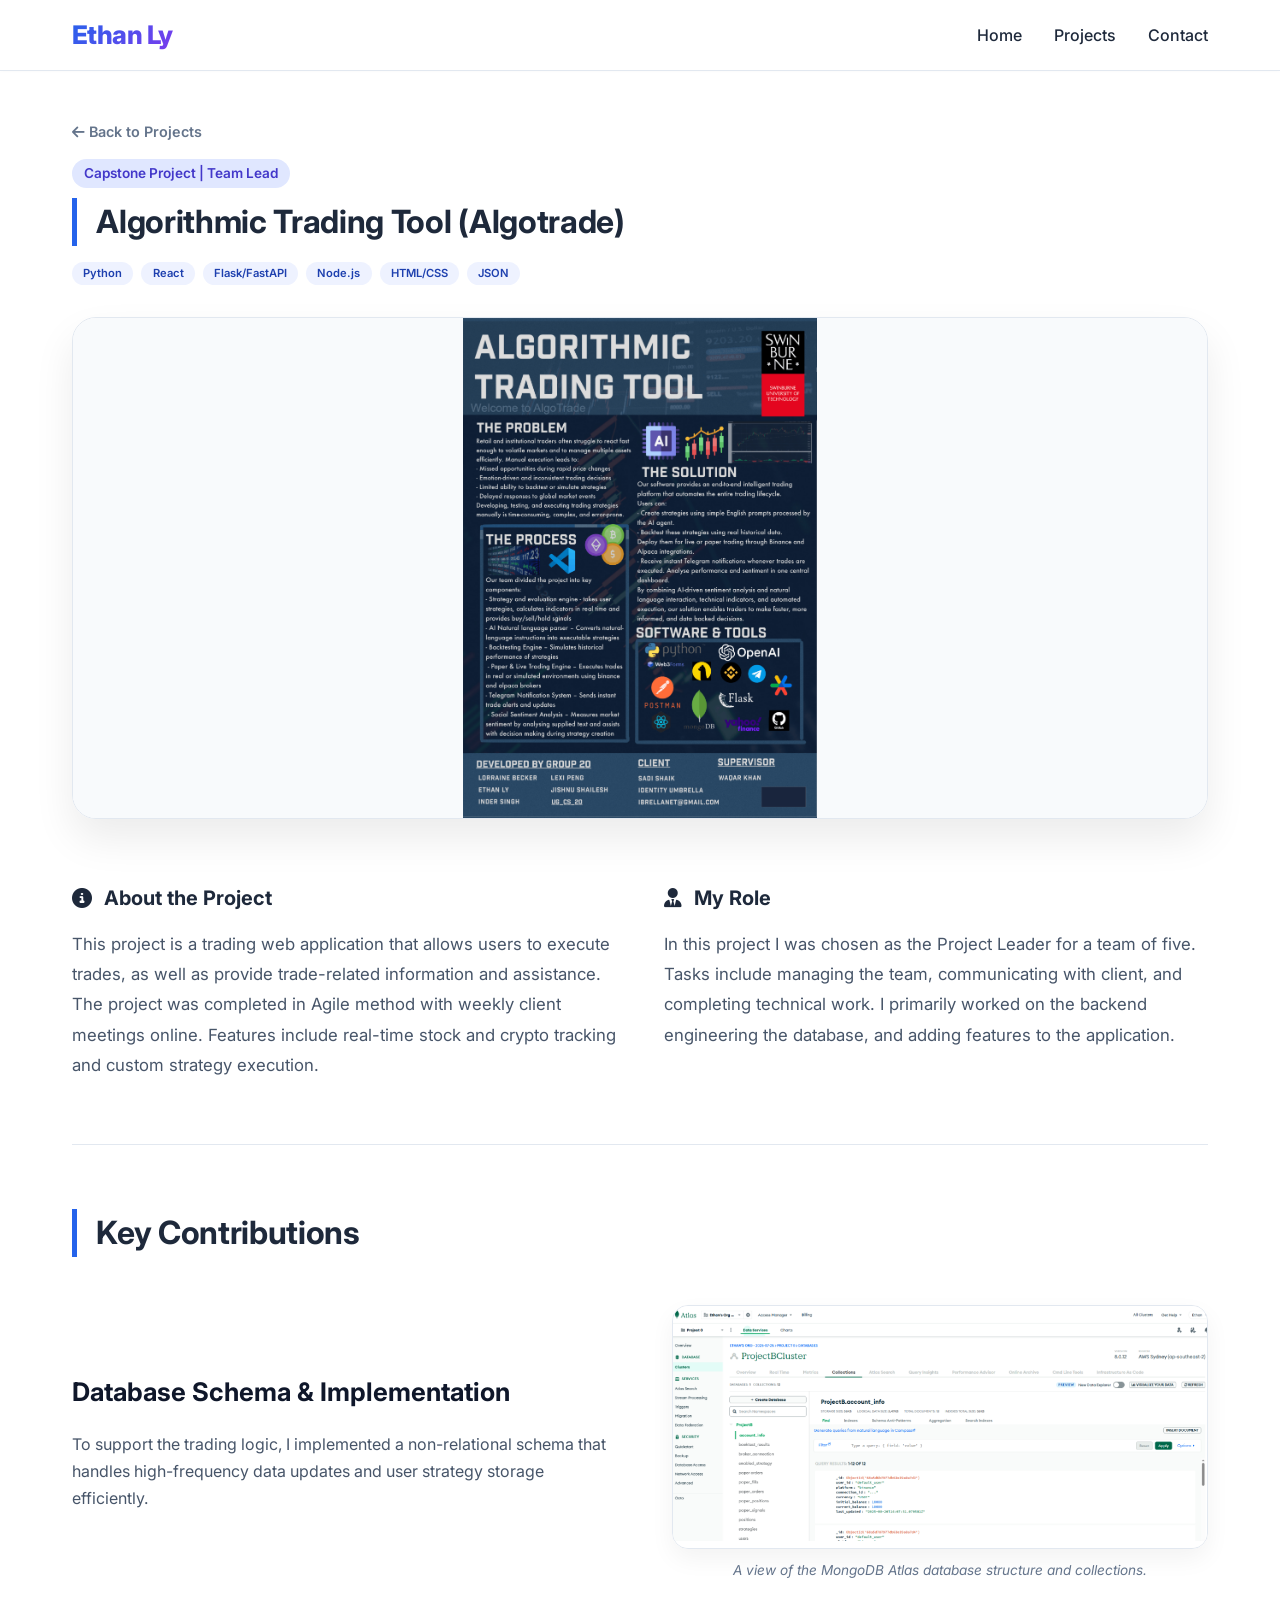
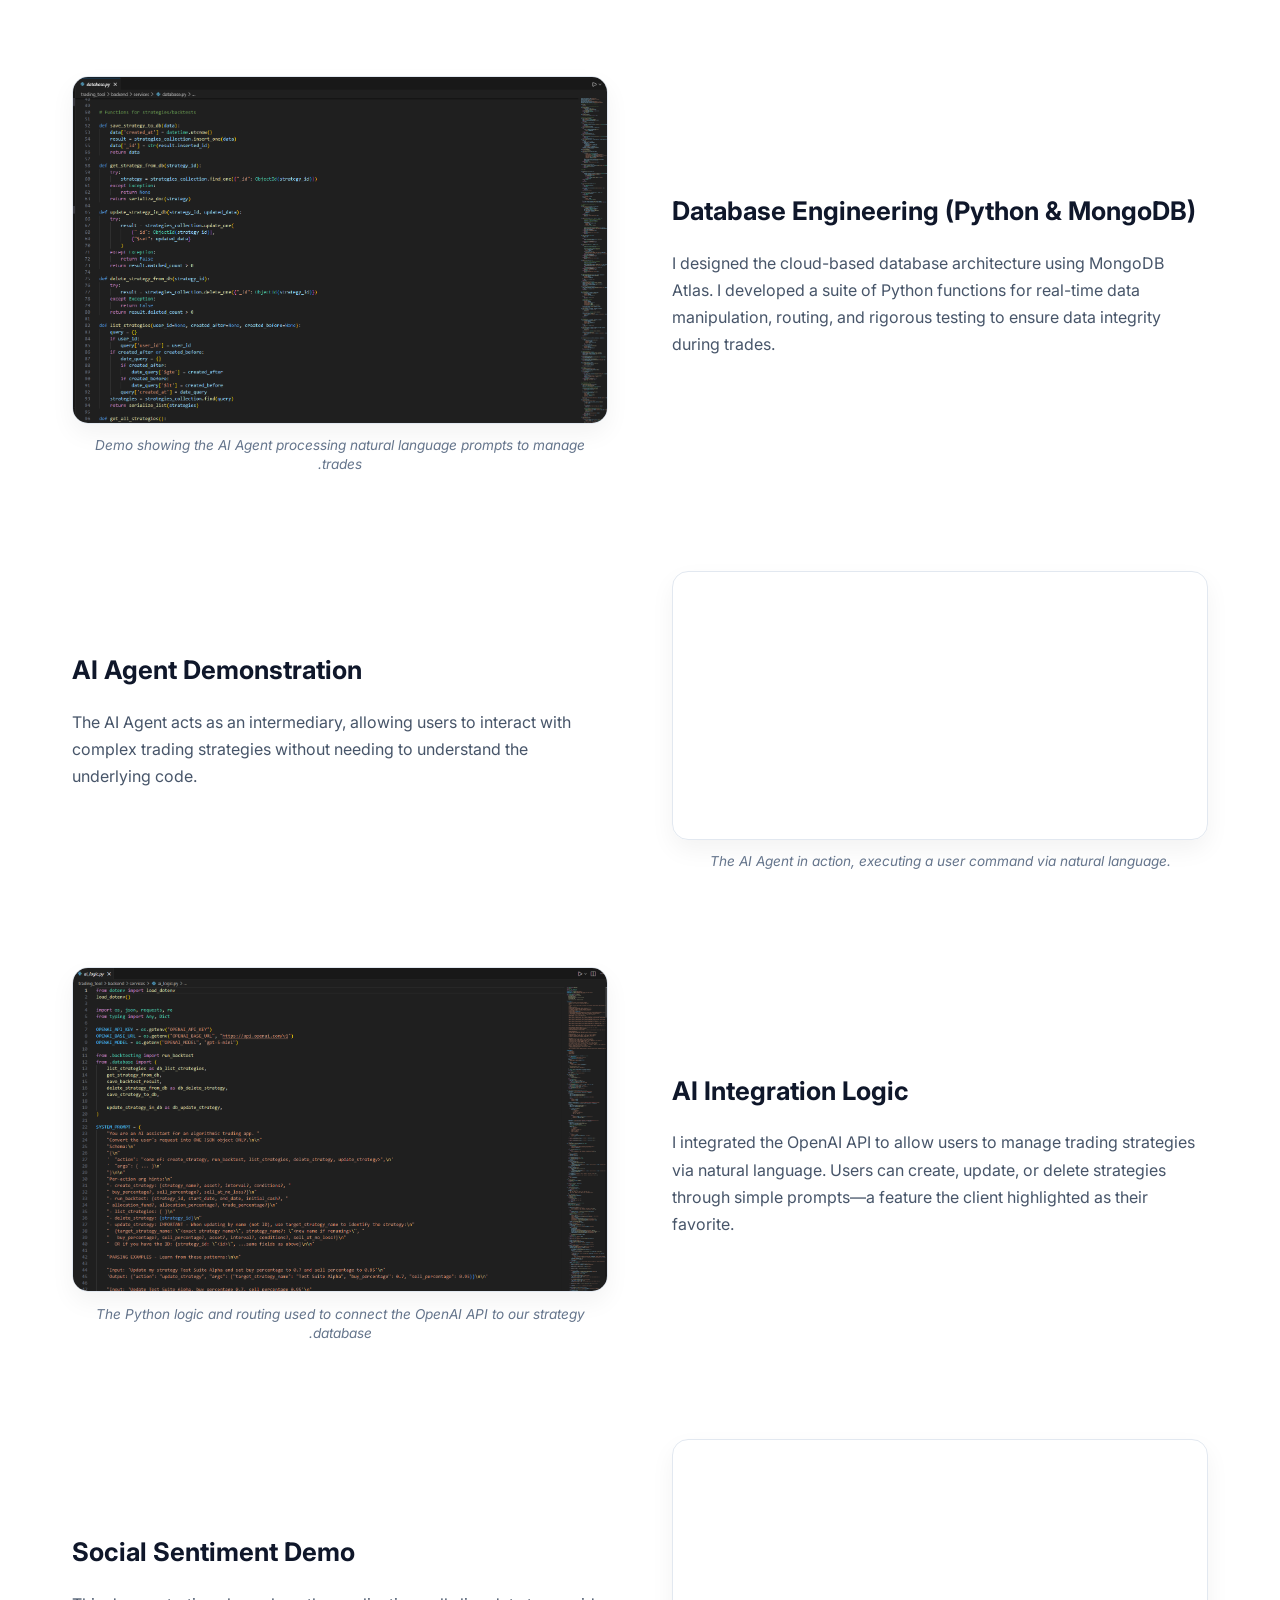
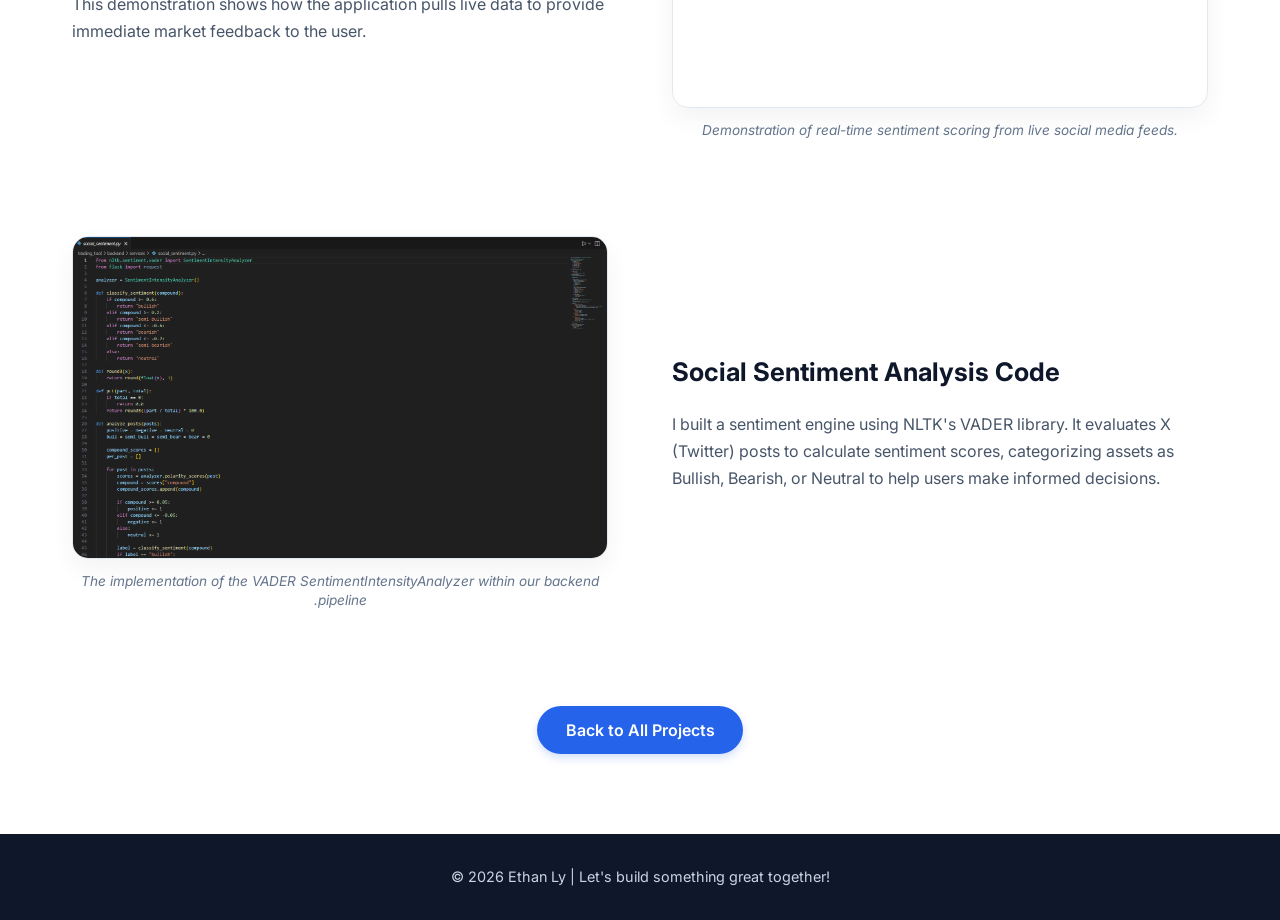
==== projects/capstone.html @ 926e12a6 "Modified structure to have html per project -added projects folder -added new files, capstone, indus" ====
<!DOCTYPE html>
<html lang="en">
<head>
  <meta charset="UTF-8">
  <meta name="viewport" content="width=device-width, initial-scale=1.0">
  <link rel="icon" type="image/png" href="../img/logo.png">
  <title>Algorithmic Trading Tool (Algotrade) | Ethan Ly</title>
  <link href="https://fonts.googleapis.com/css2?family=Inter:wght@400;600;700;800&display=swap" rel="stylesheet">
  <link rel="stylesheet" href="https://cdnjs.cloudflare.com/ajax/libs/font-awesome/6.5.1/css/all.min.css">
  <link rel="stylesheet" href="../style.css">
</head>
<body style="background: #ffffff;">

<nav>
  <div class="nav-container">
    <div class="logo">
      <a href="../index.html#home" class="logo-link">Ethan Ly</a>
    </div>
    <ul class="nav-links">
      <li><a href="../index.html#home">Home</a></li>
      <li><a href="../index.html#projects">Projects</a></li>
      <li><a href="../index.html#contact">Contact</a></li>
    </ul>
  </div>
</nav>

<main class="container" style="padding-top: 3rem; padding-bottom: 5rem;">
  <a href="../index.html#projects" class="btn-back"><i class="fas fa-arrow-left"></i> Back to Projects</a>

  <header style="margin-top: 1rem;">
    <span class="badge-style">Capstone Project | Team Lead</span>
    <h1 class="section-title">Algorithmic Trading Tool (Algotrade)</h1>
    <div class="tech-stack" style="margin-top: -1.5rem; margin-bottom: 2rem;">
      <span class="tech-tag">Python</span>
      <span class="tech-tag">React</span>
      <span class="tech-tag">Flask/FastAPI</span>
      <span class="tech-tag">Node.js</span>
      <span class="tech-tag">HTML/CSS</span>
      <span class="tech-tag">JSON</span>
    </div>
  </header>

  <div class="project-hero-container">
    <img id="project-poster" src="../img/algotradeposter.png" alt="Algotrade" class="hero-poster">
  </div>

  <div class="project-summary-grid">
    <div class="summary-box">
      <h3><i class="fas fa-circle-info"></i> About the Project</h3>
      <p>This project is a trading web application that allows users to execute trades, as well as provide trade-related information and assistance. The project was completed in Agile method with weekly client meetings online. Features include real-time stock and crypto tracking and custom strategy execution.</p>
    </div>
    <div class="summary-box">
      <h3><i class="fas fa-user-tie"></i> My Role</h3>
      <p>In this project I was chosen as the Project Leader for a team of five. Tasks include managing the team, communicating with client, and completing technical work. I primarily worked on the backend engineering the database, and adding features to the application.</p>
    </div>
  </div>

  <hr class="divider">

  <h2 class="section-title" style="margin-bottom: 3rem;">Key Contributions</h2>

  <div id="contributions-list">
    <div class="contribution-item">
      <div class="contrib-text">
        <h4>Database Schema & Implementation</h4>
        <p>To support the trading logic, I implemented a non-relational schema that handles high-frequency data updates and user strategy storage efficiently.</p>
      </div>
      <div class="contrib-media">
        <img src="../img/mongo.png" alt="Database Schema">
        <p class="image-caption">A view of the MongoDB Atlas database structure and collections.</p>
      </div>
    </div>

    <div class="contribution-item">
      <div class="contrib-text">
        <h4>Database Engineering (Python & MongoDB)</h4>
        <p>I designed the cloud-based database architecture using MongoDB Atlas. I developed a suite of Python functions for real-time data manipulation, routing, and rigorous testing to ensure data integrity during trades.</p>
      </div>
      <div class="contrib-media">
        <img src="../img/dbcode.png" alt="Database Engineering">
        <p class="image-caption">Demo showing the AI Agent processing natural language prompts to manage trades.</p>
      </div>
    </div>

    <div class="contribution-item">
      <div class="contrib-text">
        <h4>AI Agent Demonstration</h4>
        <p>The AI Agent acts as an intermediary, allowing users to interact with complex trading strategies without needing to understand the underlying code.</p>
      </div>
      <div class="contrib-media">
        <video autoplay muted loop playsinline class="contrib-video">
          <source src="../vid/aidemo.mp4" type="video/mp4">
        </video>
        <p class="image-caption">The AI Agent in action, executing a user command via natural language.</p>
      </div>
    </div>

    <div class="contribution-item">
      <div class="contrib-text">
        <h4>AI Integration Logic</h4>
        <p>I integrated the OpenAI API to allow users to manage trading strategies via natural language. Users can create, update, or delete strategies through simple prompts—a feature the client highlighted as their favorite.</p>
      </div>
      <div class="contrib-media">
        <img src="../img/aicode.png" alt="AI Integration">
        <p class="image-caption">The Python logic and routing used to connect the OpenAI API to our strategy database.</p>
      </div>
    </div>

    <div class="contribution-item">
      <div class="contrib-text">
        <h4>Social Sentiment Demo</h4>
        <p>This demonstration shows how the application pulls live data to provide immediate market feedback to the user.</p>
      </div>
      <div class="contrib-media">
        <video autoplay muted loop playsinline class="contrib-video">
          <source src="../vid/socialdemo.mp4" type="video/mp4">
        </video>
        <p class="image-caption">Demonstration of real-time sentiment scoring from live social media feeds.</p>
      </div>
    </div>

    <div class="contribution-item">
      <div class="contrib-text">
        <h4>Social Sentiment Analysis Code</h4>
        <p>I built a sentiment engine using NLTK's VADER library. It evaluates X (Twitter) posts to calculate sentiment scores, categorizing assets as Bullish, Bearish, or Neutral to help users make informed decisions.</p>
      </div>
      <div class="contrib-media">
        <img src="../img/socialcode.png" alt="Sentiment Analysis">
        <p class="image-caption">The implementation of the VADER SentimentIntensityAnalyzer within our backend pipeline.</p>
      </div>
    </div>
  </div>

  <div style="text-align: center; margin-top: 4rem;">
    <a href="../index.html#projects" class="btn btn-primary">Back to All Projects</a>
  </div>
</main>

<div id="image-modal" class="modal">
  <span class="close-modal">&times;</span>
  <img class="modal-content" id="expanded-image">
  <div id="modal-caption"></div>
</div>

<footer>
  <div class="container">
    <p>© 2026 Ethan Ly | Let's build something great together!</p>
  </div>
</footer>

<script>
function setupLightbox() {
  const modal = document.getElementById("image-modal");
  const modalImg = document.getElementById("expanded-image");
  const modalCaption = document.getElementById("modal-caption");
  const closeModal = document.querySelector(".close-modal");

  let modalVideo = document.getElementById("expanded-video");

  if (!modalVideo) {
    modalVideo = document.createElement("video");
    modalVideo.id = "expanded-video";
    modalVideo.controls = true;
    modalVideo.autoplay = true;
    modalVideo.muted = false;
    modalVideo.style.maxWidth = "90%";
    modalVideo.style.maxHeight = "80vh";
    modalVideo.style.display = "none";
    modalImg.parentNode.insertBefore(modalVideo, modalImg);
  }

  const openModal = (src, captionText) => {
    modal.style.display = "flex";

    if (src.endsWith(".mp4")) {
      modalImg.style.display = "none";
      modalVideo.style.display = "block";
      modalVideo.src = src;
      modalVideo.play();
    } else {
      modalVideo.style.display = "none";
      modalVideo.pause();
      modalImg.style.display = "block";
      modalImg.src = src;
    }

    if (modalCaption) {
      modalCaption.textContent = captionText || "";
    }
  };

  const handleClose = () => {
    modal.style.display = "none";
    modalVideo.pause();
    modalVideo.src = "";
  };

  closeModal.onclick = handleClose;

  modal.onclick = (e) => {
    if (e.target !== modalImg && e.target !== modalVideo) {
      handleClose();
    }
  };

  const heroImg = document.getElementById("project-poster");
  if (heroImg) {
    heroImg.onclick = () => openModal(heroImg.src, "Algotrade");
  }

  document.querySelectorAll(".contrib-media").forEach((container) => {
    const media = container.querySelector("img, video");
    const captionText = container.querySelector(".image-caption")?.textContent || "";

    if (media) {
      media.style.cursor = "zoom-in";
      media.onclick = () => {
        const src = media.tagName === "VIDEO" ? media.querySelector("source").src : media.src;
        openModal(src, captionText);
      };
    }
  });
}

setupLightbox();
</script>
</body>
</html>
---- style.css ----
* {
  margin: 0;
  padding: 0;
  box-sizing: border-box;
}

html {
  scroll-behavior: smooth;
  scroll-padding-top: 80px;
}

body {
  font-family: 'Inter', sans-serif;
  background: #f9fafc;
  color: #1e293b;
  line-height: 1.5;
  scroll-behavior: smooth;
}

.container {
  max-width: 1200px;
  margin: 0 auto;
  padding: 0 2rem;
}

/* Navigation */

nav {
  background: rgba(255, 255, 255, 0.96);
  backdrop-filter: blur(4px);
  position: sticky;
  top: 0;
  z-index: 100;
  border-bottom: 1px solid #e2e8f0;
  box-shadow: 0 1px 3px rgba(0, 0, 0, 0.02);
}

.nav-container {
  display: flex;
  justify-content: space-between;
  align-items: center;
  max-width: 1200px;
  margin: 0 auto;
  padding: 1rem 2rem;
}

.logo {
  font-weight: 800;
  font-size: 1.6rem;
  letter-spacing: -0.02em;
  background: linear-gradient(135deg, #2563eb, #7c3aed);
  -webkit-background-clip: text;
  background-clip: text;
  color: transparent;
}

.logo-link {
  text-decoration: none;
  color: inherit;
  cursor: pointer;
}

.logo-link:hover {
  color: inherit !important;
  opacity: 1 !important;
  text-decoration: none;
}

.nav-links {
  display: flex;
  gap: 2rem;
  list-style: none;
}

.nav-links a {
  text-decoration: none;
  font-weight: 500;
  color: #1e293b;
  transition: color 0.2s;
}

.nav-links a:hover {
  color: #2563eb;
}

/* Sections */

section {
  padding: 5rem 0;
  scroll-margin-top: 80px;
}

.section-title {
  font-size: 2rem;
  font-weight: 700;
  margin-bottom: 2.5rem;
  letter-spacing: -0.01em;
  border-left: 5px solid #2563eb;
  padding-left: 1.2rem;
}

/* Hero */

.hero {
  padding: 4rem 0 3rem;
  background: linear-gradient(145deg, #ffffff 0%, #f1f5f9 100%);
}

.hero-content {
  display: flex;
  flex-wrap: wrap;
  justify-content: space-between;
  align-items: center;
  gap: 2rem;
}

.hero-text {
  flex: 1;
}

.hero-text .badge {
  display: inline-block;
  margin-bottom: 1.2rem;
  padding: 0.3rem 0.8rem;
  border-radius: 30px;
  background: #e0e7ff;
  color: #1e40af;
  font-size: 0.8rem;
  font-weight: 600;
}

.hero-text h1 {
  font-size: 3.2rem;
  font-weight: 800;
  line-height: 1.2;
  margin-bottom: 1rem;
  letter-spacing: -0.02em;
}

.highlight {
  background: linear-gradient(120deg, #2563eb20, #7c3aed20);
  padding: 0 0.2rem;
  border-radius: 8px;
}

.hero-text p {
  max-width: 550px;
  margin: 1.2rem 0 2rem;
  color: #334155;
  font-size: 1.2rem;
}

.hero-avatar {
  flex: 0.8;
  text-align: center;
}

.avatar-icon {
  width: 200px;
  height: 200px;
  margin: 0 auto;
  display: flex;
  align-items: center;
  justify-content: center;
  border-radius: 50%;
  border: 4px solid white;
  background: white;
  color: #2563eb;
  font-size: 8rem;
  box-shadow: 0 20px 35px -12px rgba(0, 0, 0, 0.1);
}

/* Buttons */

.btn-group {
  display: flex;
  flex-wrap: wrap;
  gap: 1rem;
}

.btn {
  display: inline-flex;
  align-items: center;
  gap: 0.5rem;
  padding: 0.75rem 1.8rem;
  border-radius: 40px;
  font-weight: 600;
  text-decoration: none;
  transition: all 0.2s ease;
}

.btn-primary {
  background: #2563eb;
  color: white;
  box-shadow: 0 4px 8px rgba(37, 99, 235, 0.2);
}

.btn-primary:hover {
  background: #1d4ed8;
  transform: translateY(-2px);
}

.btn-outline {
  border: 1.5px solid #2563eb;
  background: transparent;
  color: #2563eb;
}

.btn-outline:hover {
  background: #2563eb10;
  transform: translateY(-2px);
}

/* Skills */

.skills-grid {
  display: flex;
  flex-wrap: wrap;
  gap: 1rem;
  margin-top: 1rem;
}

.skill-card {
  padding: 0.6rem 1.2rem;
  border-radius: 50px;
  border: 1px solid #e2e8f0;
  background: white;
  font-weight: 500;
  box-shadow: 0 2px 5px rgba(0, 0, 0, 0.02);
  transition: all 0.2s;
}

.skill-card i {
  margin-right: 0.5rem;
  color: #2563eb;
}

.skill-card:hover {
  border-color: #2563eb;
  transform: translateY(-2px);
}

/* Projects */

.projects-grid {
  display: grid;
  grid-template-columns: repeat(auto-fill, minmax(320px, 1fr));
  gap: 2rem;
}

.project-card {
  display: flex;
  flex-direction: column;
  height: 100%;
  overflow: hidden;
  border-radius: 1.2rem;
  border: 1px solid #eef2ff;
  background: white;
  box-shadow: 0 12px 24px -12px rgba(0, 0, 0, 0.08);
  transition: transform 0.2s, box-shadow 0.2s;
}

.project-card:hover {
  transform: translateY(-6px);
  box-shadow: 0 24px 36px -16px rgba(0, 0, 0, 0.12);
}

.project-img {
  display: flex;
  align-items: center;
  justify-content: center;
  height: 160px;
  background: linear-gradient(135deg, #0f172a, #1e293b);
  color: white;
  font-size: 3rem;
}

.project-info {
  display: flex;
  flex-direction: column;
  flex-grow: 1;
  padding: 1.6rem;
}

.project-info h3 {
  margin-bottom: 0.5rem;
  font-size: 1.4rem;
  font-weight: 700;
}

.project-info p {
  margin: 0.7rem 0 1rem;
  color: #475569;
  font-size: 0.95rem;
}

.tech-stack {
  display: flex;
  flex-wrap: wrap;
  gap: 0.5rem;
  margin: 1rem 0;
}

.tech-tag {
  padding: 0.2rem 0.7rem;
  border-radius: 20px;
  background: #eef2ff;
  color: #1e40af;
  font-size: 0.7rem;
  font-weight: 600;
}

.project-links {
  margin-top: auto;
  padding-top: 1.5rem;
}

.project-links a {
  margin-right: 1rem;
  color: #2563eb;
  text-decoration: none;
  font-size: 0.9rem;
  font-weight: 600;
}

.more-btn {
  display: inline-block;
  margin-top: 0.5rem;
  color: #7c3aed;
  font-weight: 600;
}

.more-btn:hover {
  text-decoration: underline;
}

/* Experience */

.exp-item {
  margin-bottom: 1.5rem;
  padding: 1.5rem;
  border-left: 4px solid #2563eb;
  border-radius: 1rem;
  background: white;
  box-shadow: 0 2px 8px rgba(0, 0, 0, 0.02);
}

.exp-title {
  display: flex;
  justify-content: space-between;
  flex-wrap: wrap;
  margin-bottom: 0.3rem;
  font-size: 1.2rem;
  font-weight: 700;
}

.exp-company {
  color: #2563eb;
  font-weight: 600;
}

.exp-date {
  color: #64748b;
  font-size: 0.85rem;
}

/* Contact */

.contact-flex {
  display: flex;
  flex-wrap: wrap;
  justify-content: space-between;
  gap: 2rem;
  padding: 2rem;
  border: 1px solid #eef2ff;
  border-radius: 2rem;
  background: white;
  box-shadow: 0 8px 20px rgba(0, 0, 0, 0.03);
}

.contact-info {
  flex: 1;
}

.contact-item {
  display: flex;
  align-items: center;
  width: 100%;
  gap: 15px;
  margin: 1.2rem 0;
}

.contact-text {
  flex-grow: 1;
  text-align: left;
}

.contact-item i {
  display: flex;
  align-items: center;
  justify-content: center;
  width: 40px;
  height: 40px;
  border-radius: 40px;
  background: #eef2ff;
  color: #2563eb;
  font-size: 1.2rem;
}

.social-links {
  display: flex;
  gap: 1.5rem;
  margin-top: 2rem;
}

.social-links a {
  color: #334155;
  font-size: 1.5rem;
  transition: color 0.2s;
}

.social-links a:hover {
  color: #2563eb;
}

/* Footer */

footer {
  padding: 2rem;
  background: #0f172a;
  color: #cbd5e1;
  text-align: center;
  font-size: 0.9rem;
}

/* Project Detail View */

.btn-back {
  color: #64748b;
  text-decoration: none;
  font-size: 0.9rem;
  font-weight: 600;
  transition: color 0.2s;
}

.btn-back:hover {
  color: #2563eb;
}

.project-hero-container {
  margin: 2rem 0;
  overflow: hidden;
  border: 1px solid #e2e8f0;
  border-radius: 1.5rem;
  box-shadow: 0 20px 40px rgba(0, 0, 0, 0.08);
}

.hero-poster {
  width: 100%;
  display: block;
}

.project-summary-grid {
  display: grid;
  grid-template-columns: 1fr 1fr;
  gap: 3rem;
  margin: 4rem 0;
}

.summary-box h3 {
  display: flex;
  align-items: center;
  gap: 12px;
  margin-bottom: 1rem;
  color: #1e293b;
  font-size: 1.25rem;
}

.summary-box p {
  color: #475569;
  font-size: 1.05rem;
  line-height: 1.8;
}

.divider {
  margin: 4rem 0;
  border: 0;
  border-top: 1px solid #e2e8f0;
}

.contribution-item {
  display: grid;
  grid-template-columns: 1fr 1fr;
  align-items: center;
  gap: 4rem;
  margin-bottom: 6rem;
}

.contribution-item:nth-child(even) {
  direction: rtl;
}

.contribution-item:nth-child(even) .contrib-text {
  direction: ltr;
}

.contrib-text h4 {
  margin-bottom: 1.2rem;
  color: #0f172a;
  font-size: 1.6rem;
}

.contrib-text p {
  color: #475569;
  line-height: 1.7;
}

.contrib-media {
  display: flex;
  flex-direction: column;
  align-items: center;
}

.contrib-media img {
  width: 100%;
  border: 1px solid #e2e8f0;
  border-radius: 1rem;
  box-shadow: 0 10px 25px rgba(0, 0, 0, 0.05);
}

.image-caption {
  margin-top: 0.8rem;
  color: #64748b;
  text-align: center;
  font-size: 0.85rem;
  font-style: italic;
  line-height: 1.4;
}

.contrib-video {
  display: block;
  width: 100%;
  border: 1px solid #e2e8f0;
  border-radius: 1rem;
  cursor: zoom-in;
  box-shadow: 0 10px 25px rgba(0, 0, 0, 0.05);
  transition: transform 0.3s ease;
}

.contrib-video:hover {
  transform: scale(1.02);
}

#expanded-video {
  outline: none;
  border-radius: 8px;
  box-shadow: 0 5px 30px rgba(0, 0, 0, 0.5);
}

/* Modal */

.modal {
  display: none;
  position: fixed;
  z-index: 1000;
  top: 0;
  left: 0;
  width: 100%;
  height: 100%;
  padding-top: 50px;
  background-color: rgba(15, 23, 42, 0.9);
  backdrop-filter: blur(5px);
  cursor: zoom-out;
}

.modal-content {
  display: block;
  max-width: 90%;
  max-height: 80vh;
  margin: auto;
  border-radius: 10px;
  box-shadow: 0 0 30px rgba(0, 0, 0, 0.5);
}

.close-modal {
  position: absolute;
  top: 20px;
  right: 35px;
  color: #f1f1f1;
  font-size: 40px;
  font-weight: bold;
  cursor: pointer;
}

.contrib-media img,
.hero-poster {
  cursor: zoom-in;
  transition: opacity 0.3s;
}

.contrib-media img:hover {
  opacity: 0.9;
}

#image-modal {
  display: none;
  position: fixed;
  z-index: 1000;
  top: 0;
  left: 0;
  width: 100%;
  height: 100%;
  justify-content: center;
  align-items: center;
  flex-direction: column;
  background-color: rgba(0, 0, 0, 0.9);
}

#expanded-image,
#expanded-video {
  display: block;
  max-width: 100%;
  max-height: 90vh;
  margin: auto;
  border-radius: 4px;
}

#modal-caption {
  margin-top: 1rem;
  color: white;
  text-align: center;
}

#project-poster {
  width: 100%;
  max-height: 500px;
  display: block;
  margin: 0 auto;
  border-radius: 12px;
  object-fit: contain;
  background-color: #f8fafc;
}

/* Responsive */

@media (max-width: 850px) {
  .project-summary-grid,
  .contribution-item {
    grid-template-columns: 1fr;
    gap: 2rem;
  }

  .contribution-item:nth-child(even) {
    direction: ltr;
  }
}

@media (max-width: 750px) {
  .nav-container {
    flex-direction: column;
    gap: 0.8rem;
  }

  .hero-content {
    flex-direction: column-reverse;
    text-align: center;
  }

  .hero-text h1 {
    font-size: 2.4rem;
  }

  .btn-group {
    justify-content: center;
  }

  .section-title {
    font-size: 1.8rem;
  }

  .container {
    padding: 0 1.5rem;
  }
}

@media (max-width: 480px) {
  nav ul {
    justify-content: center;
    gap: 10px;               
    padding: 0 10px;
  }
  nav a {
    font-size: 0.85rem;      
  }
}

.badge-style {
  background-color: #e0e7ff; 
  color: #4338ca;            
  padding: 4px 12px;
  border-radius: 20px;
  font-size: 0.85rem;
  font-weight: 600;
  display: inline-block;
  margin-bottom: 10px;
}
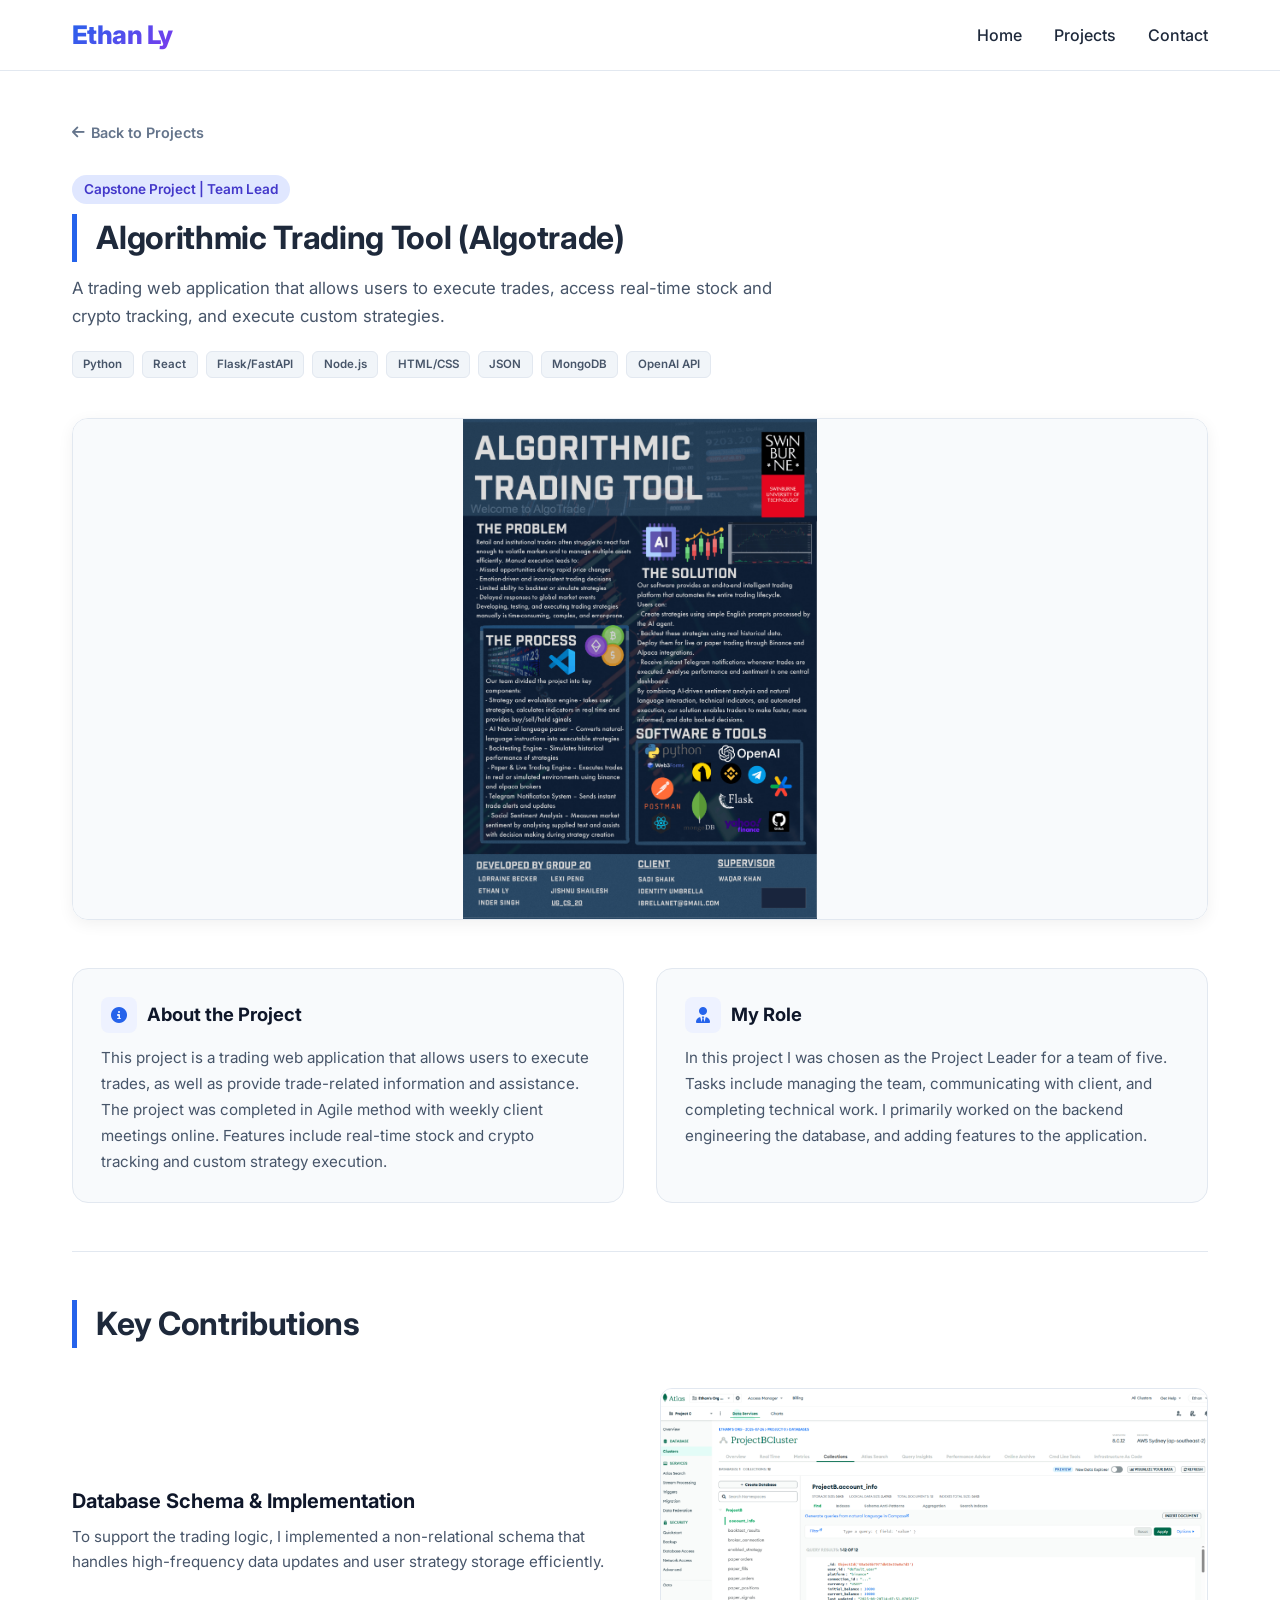
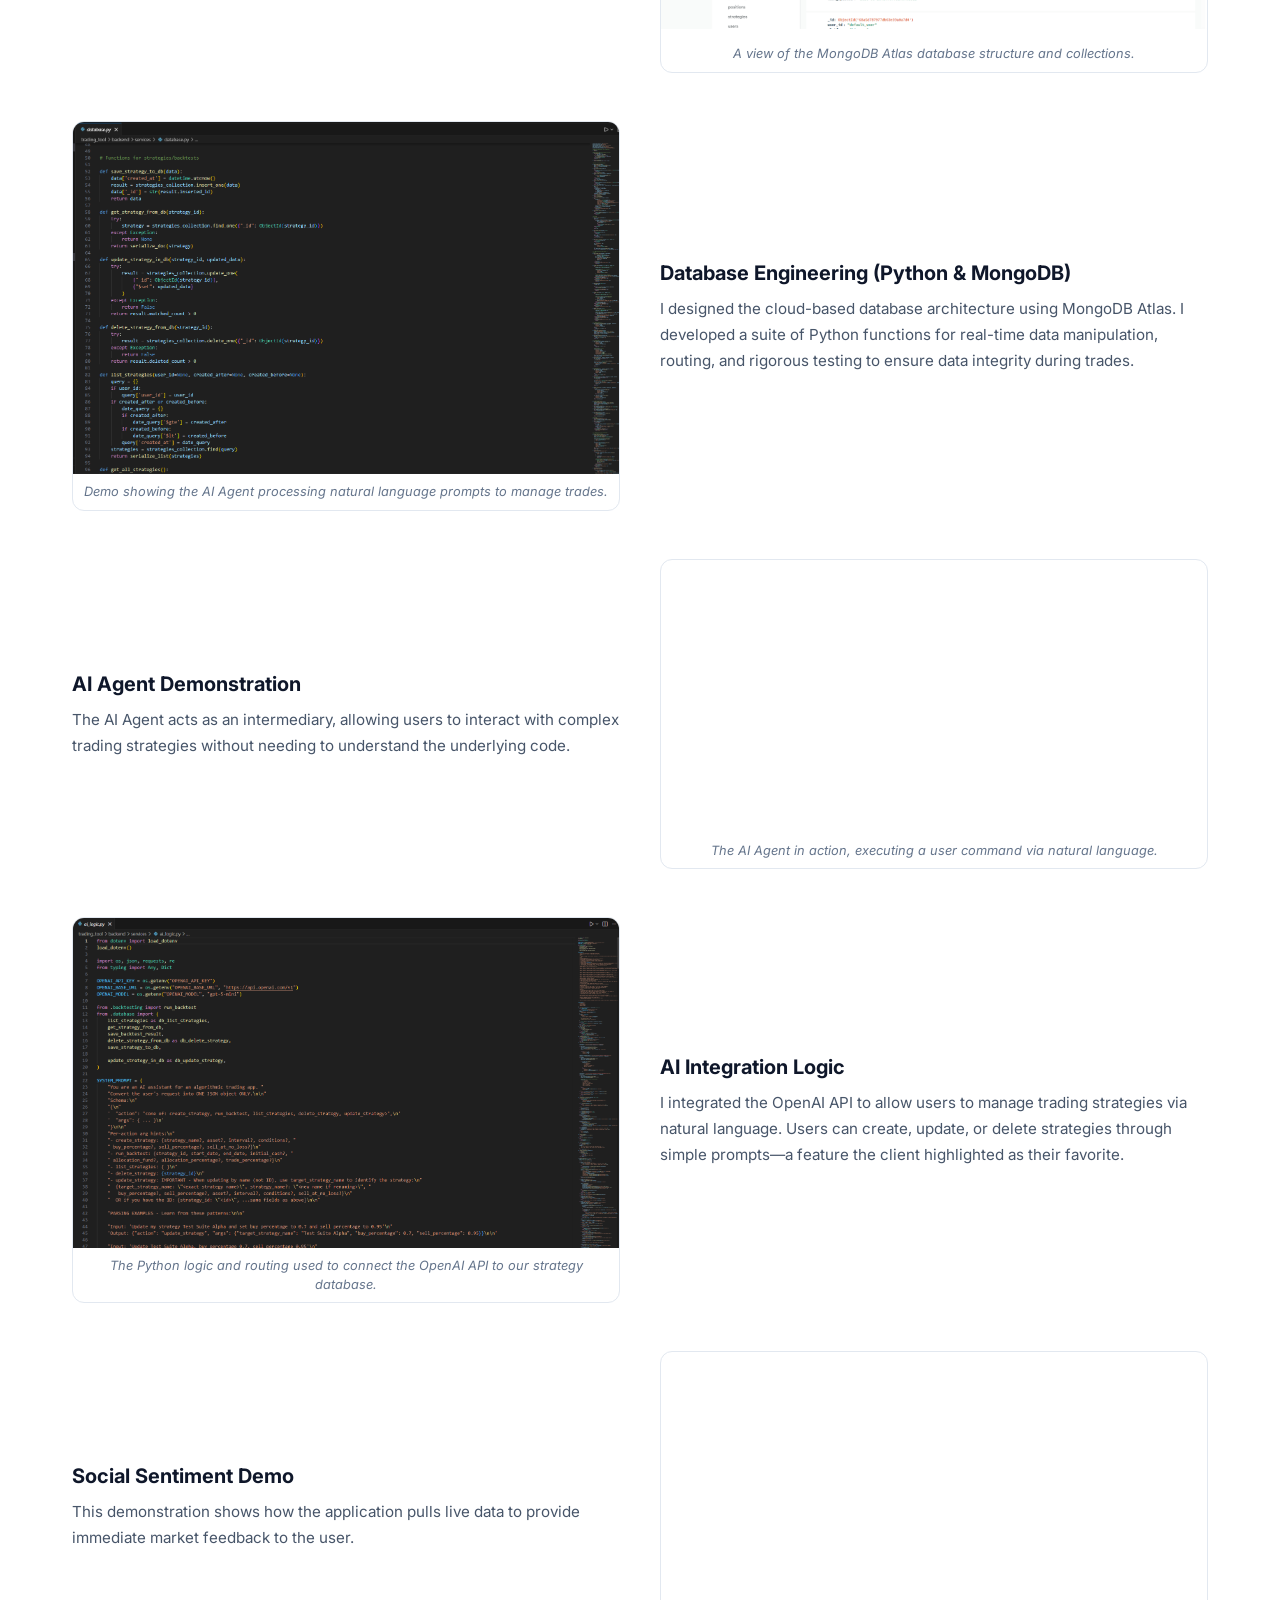
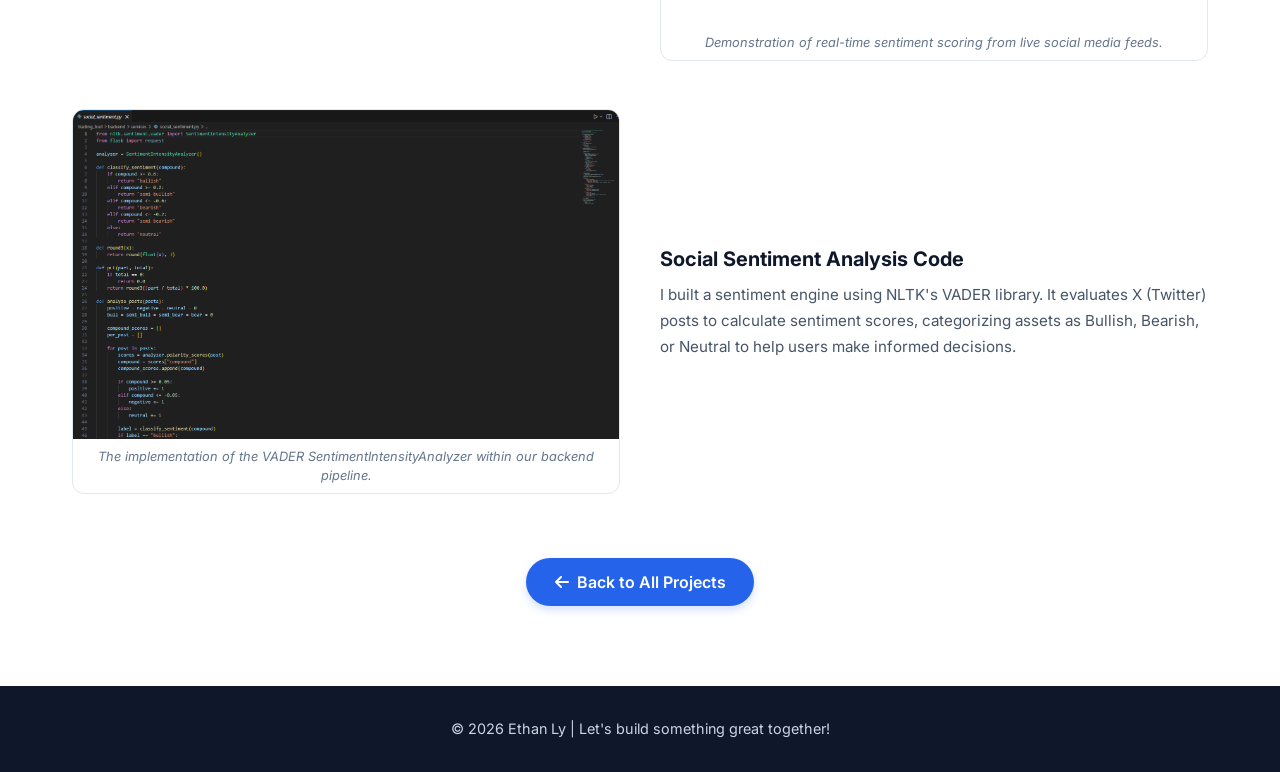
==== commit 42147738: "Update project page and card aesthetic, renaming, text and animation changes -updated look of projec" ====
--- a/projects/capstone.html
+++ b/projects/capstone.html
@@ -5,7 +5,7 @@
   <meta name="viewport" content="width=device-width, initial-scale=1.0">
   <link rel="icon" type="image/png" href="../img/logo.png">
   <title>Algorithmic Trading Tool (Algotrade) | Ethan Ly</title>
-  <link href="https://fonts.googleapis.com/css2?family=Inter:wght@400;600;700;800&display=swap" rel="stylesheet">
+  <link href="https://fonts.googleapis.com/css2?family=Inter:wght@400;500;600;700;800&display=swap" rel="stylesheet">
   <link rel="stylesheet" href="https://cdnjs.cloudflare.com/ajax/libs/font-awesome/6.5.1/css/all.min.css">
   <link rel="stylesheet" href="../style.css">
 </head>
@@ -25,117 +25,142 @@
 </nav>
 
 <main class="container" style="padding-top: 3rem; padding-bottom: 5rem;">
-  <a href="../index.html#projects" class="btn-back"><i class="fas fa-arrow-left"></i> Back to Projects</a>
-
-  <header style="margin-top: 1rem;">
+
+  <!-- Back link (consistent with rental page) -->
+  <a href="../index.html#projects" style="display: inline-flex; align-items: center; gap: 0.4rem; color: #64748b; text-decoration: none; font-size: 0.9rem; font-weight: 600; margin-bottom: 2rem; transition: color 0.2s;" onmouseover="this.style.color='#2563eb'" onmouseout="this.style.color='#64748b'">
+    <i class="fas fa-arrow-left"></i> Back to Projects
+  </a>
+
+  <!-- Header -->
+  <div style="margin-bottom: 2.5rem;">
     <span class="badge-style">Capstone Project | Team Lead</span>
-    <h1 class="section-title">Algorithmic Trading Tool (Algotrade)</h1>
-    <div class="tech-stack" style="margin-top: -1.5rem; margin-bottom: 2rem;">
+    <h1 class="section-title" style="margin-bottom: 0.75rem;">Algorithmic Trading Tool (Algotrade)</h1>
+    <p style="color: #475569; font-size: 1.05rem; line-height: 1.7; max-width: 700px; margin-bottom: 1.25rem;">
+      A trading web application that allows users to execute trades, access real-time stock and crypto tracking, and execute custom strategies.
+    </p>
+
+    <!-- Tech tags (consistent style with rental page) -->
+    <div style="display: flex; flex-wrap: wrap; gap: 0.5rem; margin-bottom: 1.5rem;">
       <span class="tech-tag">Python</span>
       <span class="tech-tag">React</span>
       <span class="tech-tag">Flask/FastAPI</span>
       <span class="tech-tag">Node.js</span>
       <span class="tech-tag">HTML/CSS</span>
       <span class="tech-tag">JSON</span>
-    </div>
-  </header>
-
-  <div class="project-hero-container">
-    <img id="project-poster" src="../img/algotradeposter.png" alt="Algotrade" class="hero-poster">
-  </div>
-
-  <div class="project-summary-grid">
-    <div class="summary-box">
-      <h3><i class="fas fa-circle-info"></i> About the Project</h3>
-      <p>This project is a trading web application that allows users to execute trades, as well as provide trade-related information and assistance. The project was completed in Agile method with weekly client meetings online. Features include real-time stock and crypto tracking and custom strategy execution.</p>
-    </div>
-    <div class="summary-box">
-      <h3><i class="fas fa-user-tie"></i> My Role</h3>
-      <p>In this project I was chosen as the Project Leader for a team of five. Tasks include managing the team, communicating with client, and completing technical work. I primarily worked on the backend engineering the database, and adding features to the application.</p>
-    </div>
-  </div>
-
-  <hr class="divider">
-
-  <h2 class="section-title" style="margin-bottom: 3rem;">Key Contributions</h2>
-
-  <div id="contributions-list">
-    <div class="contribution-item">
-      <div class="contrib-text">
-        <h4>Database Schema & Implementation</h4>
-        <p>To support the trading logic, I implemented a non-relational schema that handles high-frequency data updates and user strategy storage efficiently.</p>
-      </div>
-      <div class="contrib-media">
-        <img src="../img/mongo.png" alt="Database Schema">
-        <p class="image-caption">A view of the MongoDB Atlas database structure and collections.</p>
-      </div>
-    </div>
-
-    <div class="contribution-item">
-      <div class="contrib-text">
-        <h4>Database Engineering (Python & MongoDB)</h4>
-        <p>I designed the cloud-based database architecture using MongoDB Atlas. I developed a suite of Python functions for real-time data manipulation, routing, and rigorous testing to ensure data integrity during trades.</p>
-      </div>
-      <div class="contrib-media">
-        <img src="../img/dbcode.png" alt="Database Engineering">
-        <p class="image-caption">Demo showing the AI Agent processing natural language prompts to manage trades.</p>
-      </div>
-    </div>
-
-    <div class="contribution-item">
-      <div class="contrib-text">
-        <h4>AI Agent Demonstration</h4>
-        <p>The AI Agent acts as an intermediary, allowing users to interact with complex trading strategies without needing to understand the underlying code.</p>
-      </div>
-      <div class="contrib-media">
-        <video autoplay muted loop playsinline class="contrib-video">
+      <span class="tech-tag">MongoDB</span>
+      <span class="tech-tag">OpenAI API</span>
+    </div>
+
+  </div>
+
+  <!-- Hero image -->
+  <div style="margin: 2.5rem 0; border-radius: 1rem; overflow: hidden; border: 1px solid #e2e8f0; box-shadow: 0 4px 16px rgba(0,0,0,0.06);">
+    <img id="project-poster" src="../img/algotradeposter.png" alt="Algorithmic Trading Tool" style="width: 100%; display: block; cursor: zoom-in;">
+  </div>
+
+  <!-- Summary boxes (consistent with rental page) -->
+  <div style="display: grid; grid-template-columns: 1fr 1fr; gap: 2rem; margin: 3rem 0;">
+    <div style="background: #f8fafc; border: 1px solid #e2e8f0; border-radius: 1rem; padding: 1.75rem;">
+      <h3 style="display: flex; align-items: center; gap: 0.6rem; font-size: 1.15rem; font-weight: 700; margin-bottom: 0.75rem; color: #0f172a;">
+        <span style="display: flex; align-items: center; justify-content: center; width: 36px; height: 36px; border-radius: 8px; background: #eef2ff; color: #2563eb; font-size: 1rem;"><i class="fas fa-circle-info"></i></span>
+        About the Project
+      </h3>
+      <p style="color: #475569; line-height: 1.7; font-size: 0.95rem;">This project is a trading web application that allows users to execute trades, as well as provide trade-related information and assistance. The project was completed in Agile method with weekly client meetings online. Features include real-time stock and crypto tracking and custom strategy execution.</p>
+    </div>
+    <div style="background: #f8fafc; border: 1px solid #e2e8f0; border-radius: 1rem; padding: 1.75rem;">
+      <h3 style="display: flex; align-items: center; gap: 0.6rem; font-size: 1.15rem; font-weight: 700; margin-bottom: 0.75rem; color: #0f172a;">
+        <span style="display: flex; align-items: center; justify-content: center; width: 36px; height: 36px; border-radius: 8px; background: #eef2ff; color: #2563eb; font-size: 1rem;"><i class="fas fa-user-tie"></i></span>
+        My Role
+      </h3>
+      <p style="color: #475569; line-height: 1.7; font-size: 0.95rem;">In this project I was chosen as the Project Leader for a team of five. Tasks include managing the team, communicating with client, and completing technical work. I primarily worked on the backend engineering the database, and adding features to the application.</p>
+    </div>
+  </div>
+
+  <hr style="border: 0; border-top: 1px solid #e2e8f0; margin: 3rem 0;">
+
+  <!-- Key Contributions -->
+  <h2 class="section-title" style="margin-bottom: 2.5rem;">Key Contributions</h2>
+
+  <div style="display: flex; flex-direction: column; gap: 3rem;">
+    <div style="display: grid; grid-template-columns: 1fr 1fr; gap: 2.5rem; align-items: center;">
+      <div>
+        <h4 style="font-size: 1.25rem; font-weight: 700; color: #0f172a; margin-bottom: 0.5rem;">Database Schema & Implementation</h4>
+        <p style="color: #475569; line-height: 1.7; font-size: 0.95rem;">To support the trading logic, I implemented a non-relational schema that handles high-frequency data updates and user strategy storage efficiently.</p>
+      </div>
+      <div style="border-radius: 0.75rem; overflow: hidden; border: 1px solid #e2e8f0;">
+        <img src="../img/mongo.png" alt="Database Schema" style="width: 100%; display: block; cursor: zoom-in;">
+        <p style="text-align: center; color: #64748b; font-size: 0.8rem; font-style: italic; padding: 0.5rem;">A view of the MongoDB Atlas database structure and collections.</p>
+      </div>
+    </div>
+
+    <div style="display: grid; grid-template-columns: 1fr 1fr; gap: 2.5rem; align-items: center;">
+      <div style="order: 1;">
+        <h4 style="font-size: 1.25rem; font-weight: 700; color: #0f172a; margin-bottom: 0.5rem;">Database Engineering (Python & MongoDB)</h4>
+        <p style="color: #475569; line-height: 1.7; font-size: 0.95rem;">I designed the cloud-based database architecture using MongoDB Atlas. I developed a suite of Python functions for real-time data manipulation, routing, and rigorous testing to ensure data integrity during trades.</p>
+      </div>
+      <div style="border-radius: 0.75rem; overflow: hidden; border: 1px solid #e2e8f0; order: 0;">
+        <img src="../img/dbcode.png" alt="Database Engineering" style="width: 100%; display: block; cursor: zoom-in;">
+        <p style="text-align: center; color: #64748b; font-size: 0.8rem; font-style: italic; padding: 0.5rem;">Demo showing the AI Agent processing natural language prompts to manage trades.</p>
+      </div>
+    </div>
+
+    <div style="display: grid; grid-template-columns: 1fr 1fr; gap: 2.5rem; align-items: center;">
+      <div>
+        <h4 style="font-size: 1.25rem; font-weight: 700; color: #0f172a; margin-bottom: 0.5rem;">AI Agent Demonstration</h4>
+        <p style="color: #475569; line-height: 1.7; font-size: 0.95rem;">The AI Agent acts as an intermediary, allowing users to interact with complex trading strategies without needing to understand the underlying code.</p>
+      </div>
+      <div style="border-radius: 0.75rem; overflow: hidden; border: 1px solid #e2e8f0;">
+        <video autoplay muted loop playsinline style="width: 100%; display: block; cursor: zoom-in;">
           <source src="../vid/aidemo.mp4" type="video/mp4">
         </video>
-        <p class="image-caption">The AI Agent in action, executing a user command via natural language.</p>
-      </div>
-    </div>
-
-    <div class="contribution-item">
-      <div class="contrib-text">
-        <h4>AI Integration Logic</h4>
-        <p>I integrated the OpenAI API to allow users to manage trading strategies via natural language. Users can create, update, or delete strategies through simple prompts—a feature the client highlighted as their favorite.</p>
-      </div>
-      <div class="contrib-media">
-        <img src="../img/aicode.png" alt="AI Integration">
-        <p class="image-caption">The Python logic and routing used to connect the OpenAI API to our strategy database.</p>
-      </div>
-    </div>
-
-    <div class="contribution-item">
-      <div class="contrib-text">
-        <h4>Social Sentiment Demo</h4>
-        <p>This demonstration shows how the application pulls live data to provide immediate market feedback to the user.</p>
-      </div>
-      <div class="contrib-media">
-        <video autoplay muted loop playsinline class="contrib-video">
+        <p style="text-align: center; color: #64748b; font-size: 0.8rem; font-style: italic; padding: 0.5rem;">The AI Agent in action, executing a user command via natural language.</p>
+      </div>
+    </div>
+
+    <div style="display: grid; grid-template-columns: 1fr 1fr; gap: 2.5rem; align-items: center;">
+      <div style="order: 1;">
+        <h4 style="font-size: 1.25rem; font-weight: 700; color: #0f172a; margin-bottom: 0.5rem;">AI Integration Logic</h4>
+        <p style="color: #475569; line-height: 1.7; font-size: 0.95rem;">I integrated the OpenAI API to allow users to manage trading strategies via natural language. Users can create, update, or delete strategies through simple prompts—a feature the client highlighted as their favorite.</p>
+      </div>
+      <div style="border-radius: 0.75rem; overflow: hidden; border: 1px solid #e2e8f0; order: 0;">
+        <img src="../img/aicode.png" alt="AI Integration" style="width: 100%; display: block; cursor: zoom-in;">
+        <p style="text-align: center; color: #64748b; font-size: 0.8rem; font-style: italic; padding: 0.5rem;">The Python logic and routing used to connect the OpenAI API to our strategy database.</p>
+      </div>
+    </div>
+
+    <div style="display: grid; grid-template-columns: 1fr 1fr; gap: 2.5rem; align-items: center;">
+      <div>
+        <h4 style="font-size: 1.25rem; font-weight: 700; color: #0f172a; margin-bottom: 0.5rem;">Social Sentiment Demo</h4>
+        <p style="color: #475569; line-height: 1.7; font-size: 0.95rem;">This demonstration shows how the application pulls live data to provide immediate market feedback to the user.</p>
+      </div>
+      <div style="border-radius: 0.75rem; overflow: hidden; border: 1px solid #e2e8f0;">
+        <video autoplay muted loop playsinline style="width: 100%; display: block; cursor: zoom-in;">
           <source src="../vid/socialdemo.mp4" type="video/mp4">
         </video>
-        <p class="image-caption">Demonstration of real-time sentiment scoring from live social media feeds.</p>
-      </div>
-    </div>
-
-    <div class="contribution-item">
-      <div class="contrib-text">
-        <h4>Social Sentiment Analysis Code</h4>
-        <p>I built a sentiment engine using NLTK's VADER library. It evaluates X (Twitter) posts to calculate sentiment scores, categorizing assets as Bullish, Bearish, or Neutral to help users make informed decisions.</p>
-      </div>
-      <div class="contrib-media">
-        <img src="../img/socialcode.png" alt="Sentiment Analysis">
-        <p class="image-caption">The implementation of the VADER SentimentIntensityAnalyzer within our backend pipeline.</p>
-      </div>
-    </div>
-  </div>
-
+        <p style="text-align: center; color: #64748b; font-size: 0.8rem; font-style: italic; padding: 0.5rem;">Demonstration of real-time sentiment scoring from live social media feeds.</p>
+      </div>
+    </div>
+
+    <div style="display: grid; grid-template-columns: 1fr 1fr; gap: 2.5rem; align-items: center;">
+      <div style="order: 1;">
+        <h4 style="font-size: 1.25rem; font-weight: 700; color: #0f172a; margin-bottom: 0.5rem;">Social Sentiment Analysis Code</h4>
+        <p style="color: #475569; line-height: 1.7; font-size: 0.95rem;">I built a sentiment engine using NLTK's VADER library. It evaluates X (Twitter) posts to calculate sentiment scores, categorizing assets as Bullish, Bearish, or Neutral to help users make informed decisions.</p>
+      </div>
+      <div style="border-radius: 0.75rem; overflow: hidden; border: 1px solid #e2e8f0; order: 0;">
+        <img src="../img/socialcode.png" alt="Sentiment Analysis" style="width: 100%; display: block; cursor: zoom-in;">
+        <p style="text-align: center; color: #64748b; font-size: 0.8rem; font-style: italic; padding: 0.5rem;">The implementation of the VADER SentimentIntensityAnalyzer within our backend pipeline.</p>
+      </div>
+    </div>
+  </div>
+
+  <!-- Back to projects -->
   <div style="text-align: center; margin-top: 4rem;">
-    <a href="../index.html#projects" class="btn btn-primary">Back to All Projects</a>
-  </div>
+    <a href="../index.html#projects" class="btn btn-primary"><i class="fas fa-arrow-left"></i> Back to All Projects</a>
+  </div>
+
 </main>
 
+<!-- Lightbox Modal -->
 <div id="image-modal" class="modal">
   <span class="close-modal">&times;</span>
   <img class="modal-content" id="expanded-image">
@@ -205,12 +230,13 @@
 
   const heroImg = document.getElementById("project-poster");
   if (heroImg) {
-    heroImg.onclick = () => openModal(heroImg.src, "Algotrade");
+    heroImg.onclick = () => openModal(heroImg.src, "Algorithmic Trading Tool (Algotrade)");
   }
 
-  document.querySelectorAll(".contrib-media").forEach((container) => {
+  document.querySelectorAll("[style*='border-radius: 0.75rem']").forEach((container) => {
     const media = container.querySelector("img, video");
-    const captionText = container.querySelector(".image-caption")?.textContent || "";
+    const captionEl = container.querySelector("p");
+    const captionText = captionEl ? captionEl.textContent : "";
 
     if (media) {
       media.style.cursor = "zoom-in";
--- a/style.css
+++ b/style.css
@@ -1,3 +1,6 @@
+/* --------------------------------------------
+   RESET & BASE
+-------------------------------------------- */
 * {
   margin: 0;
   padding: 0;
@@ -14,7 +17,6 @@
   background: #f9fafc;
   color: #1e293b;
   line-height: 1.5;
-  scroll-behavior: smooth;
 }
 
 .container {
@@ -23,8 +25,9 @@
   padding: 0 2rem;
 }
 
-/* Navigation */
-
+/* --------------------------------------------
+   NAVIGATION
+-------------------------------------------- */
 nav {
   background: rgba(255, 255, 255, 0.96);
   backdrop-filter: blur(4px);
@@ -32,7 +35,6 @@
   top: 0;
   z-index: 100;
   border-bottom: 1px solid #e2e8f0;
-  box-shadow: 0 1px 3px rgba(0, 0, 0, 0.02);
 }
 
 .nav-container {
@@ -60,12 +62,6 @@
   cursor: pointer;
 }
 
-.logo-link:hover {
-  color: inherit !important;
-  opacity: 1 !important;
-  text-decoration: none;
-}
-
 .nav-links {
   display: flex;
   gap: 2rem;
@@ -83,8 +79,9 @@
   color: #2563eb;
 }
 
-/* Sections */
-
+/* --------------------------------------------
+   SECTIONS & TITLES
+-------------------------------------------- */
 section {
   padding: 5rem 0;
   scroll-margin-top: 80px;
@@ -99,11 +96,23 @@
   padding-left: 1.2rem;
 }
 
-/* Hero */
-
+.badge-style {
+  background: #e0e7ff;
+  color: #4338ca;
+  padding: 4px 12px;
+  border-radius: 20px;
+  font-size: 0.85rem;
+  font-weight: 600;
+  display: inline-block;
+  margin-bottom: 10px;
+}
+
+/* --------------------------------------------
+   HERO
+-------------------------------------------- */
 .hero {
   padding: 4rem 0 3rem;
-  background: linear-gradient(145deg, #ffffff 0%, #f1f5f9 100%);
+  background: linear-gradient(145deg, #fff, #f1f5f9);
 }
 
 .hero-content {
@@ -170,8 +179,9 @@
   box-shadow: 0 20px 35px -12px rgba(0, 0, 0, 0.1);
 }
 
-/* Buttons */
-
+/* --------------------------------------------
+   BUTTONS
+-------------------------------------------- */
 .btn-group {
   display: flex;
   flex-wrap: wrap;
@@ -187,6 +197,8 @@
   font-weight: 600;
   text-decoration: none;
   transition: all 0.2s ease;
+  cursor: pointer;
+  border: none;
 }
 
 .btn-primary {
@@ -201,18 +213,53 @@
 }
 
 .btn-outline {
-  border: 1.5px solid #2563eb;
+  border: 1.5px solid #cbd5e1;
   background: transparent;
-  color: #2563eb;
+  color: #64748b;
 }
 
 .btn-outline:hover {
-  background: #2563eb10;
-  transform: translateY(-2px);
-}
-
-/* Skills */
-
+  border-color: #94a3b8;
+  color: #334155;
+  background: #f8fafc;
+  transform: translateY(-1px);
+}
+
+.btn-sm {
+  padding: 0.45rem 1rem;
+  font-size: 0.82rem;
+  border-radius: 8px;
+  font-weight: 600;
+}
+
+.btn-ghost {
+  border: 1.5px solid #1e293b;
+  background: #1e293b;
+  color: #fff;
+}
+
+.btn-ghost:hover {
+  background: #0f172a;
+  transform: translateY(-1px);
+  box-shadow: 0 4px 12px rgba(15, 23, 42, 0.25);
+}
+
+.btn-disabled {
+  padding: 0.45rem 1rem;
+  font-size: 0.82rem;
+  opacity: 0.55;
+  cursor: not-allowed;
+  border: 1px dashed #cbd5e1;
+  color: #64748b;
+  display: inline-flex;
+  align-items: center;
+  gap: 0.4rem;
+  border-radius: 8px;
+}
+
+/* --------------------------------------------
+   SKILLS
+-------------------------------------------- */
 .skills-grid {
   display: flex;
   flex-wrap: wrap;
@@ -226,8 +273,6 @@
   border: 1px solid #e2e8f0;
   background: white;
   font-weight: 500;
-  box-shadow: 0 2px 5px rgba(0, 0, 0, 0.02);
-  transition: all 0.2s;
 }
 
 .skill-card i {
@@ -235,107 +280,147 @@
   color: #2563eb;
 }
 
-.skill-card:hover {
-  border-color: #2563eb;
-  transform: translateY(-2px);
-}
-
-/* Projects */
-
+/* --------------------------------------------
+   PROJECT CARDS
+-------------------------------------------- */
 .projects-grid {
   display: grid;
   grid-template-columns: repeat(auto-fill, minmax(320px, 1fr));
-  gap: 2rem;
+  gap: 1.75rem;
 }
 
 .project-card {
   display: flex;
   flex-direction: column;
+  border-radius: 16px;
+  border: 1px solid #e8edf5;
+  background: #fff;
+  overflow: hidden;
+  transition: transform 0.22s ease, box-shadow 0.22s ease;
+  box-shadow: 0 2px 8px rgba(15, 23, 42, 0.06);
+}
+
+.project-card:hover {
+  transform: translateY(-5px);
+  box-shadow: 0 16px 40px rgba(15, 23, 42, 0.12);
+  border-color: #c7d7f5;
+}
+
+.project-img {
+  position: relative;
+  height: 170px;
+  overflow: hidden;
+  background: #f1f5f9;
+  display: flex;
+  align-items: center;
+  justify-content: center;
+}
+
+.project-img img {
+  width: 100%;
   height: 100%;
-  overflow: hidden;
-  border-radius: 1.2rem;
-  border: 1px solid #eef2ff;
+  object-fit: cover;
+  transition: transform 0.35s ease;
+}
+
+.project-card:hover .project-img img {
+  transform: scale(1.04);
+}
+
+.project-placeholder {
+  width: 100%;
+  height: 100%;
+  display: flex;
+  align-items: center;
+  justify-content: center;
+}
+
+.placeholder-icon-wrap {
+  width: 72px;
+  height: 72px;
+  border-radius: 18px;
   background: white;
-  box-shadow: 0 12px 24px -12px rgba(0, 0, 0, 0.08);
-  transition: transform 0.2s, box-shadow 0.2s;
-}
-
-.project-card:hover {
-  transform: translateY(-6px);
-  box-shadow: 0 24px 36px -16px rgba(0, 0, 0, 0.12);
-}
-
-.project-img {
   display: flex;
   align-items: center;
   justify-content: center;
-  height: 160px;
-  background: linear-gradient(135deg, #0f172a, #1e293b);
-  color: white;
-  font-size: 3rem;
+  box-shadow: 0 4px 16px rgba(0, 0, 0, 0.08);
+  font-size: 2rem;
+  transition: transform 0.25s ease;
+}
+
+.project-card:hover .placeholder-icon-wrap {
+  transform: scale(1.08);
 }
 
 .project-info {
   display: flex;
   flex-direction: column;
   flex-grow: 1;
-  padding: 1.6rem;
+  padding: 1.4rem 1.5rem 1.5rem;
 }
 
 .project-info h3 {
+  font-size: 1.1rem;
+  font-weight: 700;
+  color: #0f172a;
+  line-height: 1.35;
   margin-bottom: 0.5rem;
-  font-size: 1.4rem;
-  font-weight: 700;
 }
 
 .project-info p {
-  margin: 0.7rem 0 1rem;
+  font-size: 0.88rem;
+  color: #64748b;
+  line-height: 1.65;
+  flex-grow: 1;
+  margin-bottom: 1rem;
+}
+
+.tech-stack {
+  display: flex;
+  flex-wrap: wrap;
+  gap: 0.4rem;
+  margin-bottom: 1.25rem;
+}
+
+.tech-tag {
+  padding: 0.25rem 0.65rem;
+  border-radius: 6px;
+  background: #f1f5f9;
   color: #475569;
-  font-size: 0.95rem;
-}
-
-.tech-stack {
+  font-size: 0.72rem;
+  font-weight: 600;
+  border: 1px solid #e2e8f0;
+  transition: background 0.15s;
+}
+
+.project-card:hover .tech-tag {
+  background: #eff6ff;
+  color: #1d4ed8;
+  border-color: #bfdbfe;
+}
+
+.project-links {
   display: flex;
   flex-wrap: wrap;
   gap: 0.5rem;
-  margin: 1rem 0;
-}
-
-.tech-tag {
-  padding: 0.2rem 0.7rem;
-  border-radius: 20px;
-  background: #eef2ff;
-  color: #1e40af;
-  font-size: 0.7rem;
+  margin-top: auto;
+  padding-top: 0.25rem;
+}
+
+.badge-under-construction {
+  font-size: 0.68rem;
+  background: #fef3c7;
+  color: #92400e;
+  padding: 2px 7px;
+  border-radius: 5px;
+  margin-left: 6px;
+  border: 1px solid #f59e0b;
   font-weight: 600;
 }
 
-.project-links {
-  margin-top: auto;
-  padding-top: 1.5rem;
-}
-
-.project-links a {
-  margin-right: 1rem;
-  color: #2563eb;
-  text-decoration: none;
-  font-size: 0.9rem;
-  font-weight: 600;
-}
-
-.more-btn {
-  display: inline-block;
-  margin-top: 0.5rem;
-  color: #7c3aed;
-  font-weight: 600;
-}
-
-.more-btn:hover {
-  text-decoration: underline;
-}
-
-/* Experience */
-
+/* --------------------------------------------
+   EXPERIENCE
+-------------------------------------------- */
 .exp-item {
   margin-bottom: 1.5rem;
   padding: 1.5rem;
@@ -364,8 +449,9 @@
   font-size: 0.85rem;
 }
 
-/* Contact */
-
+/* --------------------------------------------
+   CONTACT
+-------------------------------------------- */
 .contact-flex {
   display: flex;
   flex-wrap: wrap;
@@ -385,26 +471,20 @@
 .contact-item {
   display: flex;
   align-items: center;
-  width: 100%;
   gap: 15px;
   margin: 1.2rem 0;
 }
 
-.contact-text {
-  flex-grow: 1;
-  text-align: left;
-}
-
 .contact-item i {
-  display: flex;
-  align-items: center;
-  justify-content: center;
   width: 40px;
   height: 40px;
   border-radius: 40px;
   background: #eef2ff;
   color: #2563eb;
   font-size: 1.2rem;
+  display: flex;
+  align-items: center;
+  justify-content: center;
 }
 
 .social-links {
@@ -423,8 +503,9 @@
   color: #2563eb;
 }
 
-/* Footer */
-
+/* --------------------------------------------
+   FOOTER
+-------------------------------------------- */
 footer {
   padding: 2rem;
   background: #0f172a;
@@ -433,14 +514,18 @@
   font-size: 0.9rem;
 }
 
-/* Project Detail View */
-
+/* --------------------------------------------
+   PROJECT DETAIL PAGES
+-------------------------------------------- */
 .btn-back {
   color: #64748b;
   text-decoration: none;
   font-size: 0.9rem;
   font-weight: 600;
   transition: color 0.2s;
+  display: inline-flex;
+  align-items: center;
+  gap: 0.4rem;
 }
 
 .btn-back:hover {
@@ -458,6 +543,7 @@
 .hero-poster {
   width: 100%;
   display: block;
+  cursor: zoom-in;
 }
 
 .project-summary-grid {
@@ -515,17 +601,18 @@
   line-height: 1.7;
 }
 
-.contrib-media {
-  display: flex;
-  flex-direction: column;
-  align-items: center;
-}
-
-.contrib-media img {
+.contrib-media img,
+.contrib-video {
   width: 100%;
   border: 1px solid #e2e8f0;
   border-radius: 1rem;
   box-shadow: 0 10px 25px rgba(0, 0, 0, 0.05);
+  cursor: zoom-in;
+  transition: transform 0.3s ease;
+}
+
+.contrib-video:hover {
+  transform: scale(1.02);
 }
 
 .image-caption {
@@ -534,31 +621,21 @@
   text-align: center;
   font-size: 0.85rem;
   font-style: italic;
-  line-height: 1.4;
-}
-
-.contrib-video {
+}
+
+#project-poster {
+  width: 100%;
+  max-height: 500px;
   display: block;
-  width: 100%;
-  border: 1px solid #e2e8f0;
-  border-radius: 1rem;
-  cursor: zoom-in;
-  box-shadow: 0 10px 25px rgba(0, 0, 0, 0.05);
-  transition: transform 0.3s ease;
-}
-
-.contrib-video:hover {
-  transform: scale(1.02);
-}
-
-#expanded-video {
-  outline: none;
-  border-radius: 8px;
-  box-shadow: 0 5px 30px rgba(0, 0, 0, 0.5);
-}
-
-/* Modal */
-
+  margin: 0 auto;
+  border-radius: 12px;
+  object-fit: contain;
+  background: #f8fafc;
+}
+
+/* --------------------------------------------
+   LIGHTBOX MODAL
+-------------------------------------------- */
 .modal {
   display: none;
   position: fixed;
@@ -567,17 +644,17 @@
   left: 0;
   width: 100%;
   height: 100%;
-  padding-top: 50px;
   background-color: rgba(15, 23, 42, 0.9);
   backdrop-filter: blur(5px);
   cursor: zoom-out;
+  justify-content: center;
+  align-items: center;
+  flex-direction: column;
 }
 
 .modal-content {
-  display: block;
   max-width: 90%;
   max-height: 80vh;
-  margin: auto;
   border-radius: 10px;
   box-shadow: 0 0 30px rgba(0, 0, 0, 0.5);
 }
@@ -592,30 +669,6 @@
   cursor: pointer;
 }
 
-.contrib-media img,
-.hero-poster {
-  cursor: zoom-in;
-  transition: opacity 0.3s;
-}
-
-.contrib-media img:hover {
-  opacity: 0.9;
-}
-
-#image-modal {
-  display: none;
-  position: fixed;
-  z-index: 1000;
-  top: 0;
-  left: 0;
-  width: 100%;
-  height: 100%;
-  justify-content: center;
-  align-items: center;
-  flex-direction: column;
-  background-color: rgba(0, 0, 0, 0.9);
-}
-
 #expanded-image,
 #expanded-video {
   display: block;
@@ -631,18 +684,9 @@
   text-align: center;
 }
 
-#project-poster {
-  width: 100%;
-  max-height: 500px;
-  display: block;
-  margin: 0 auto;
-  border-radius: 12px;
-  object-fit: contain;
-  background-color: #f8fafc;
-}
-
-/* Responsive */
-
+/* --------------------------------------------
+   RESPONSIVE
+-------------------------------------------- */
 @media (max-width: 850px) {
   .project-summary-grid,
   .contribution-item {
@@ -684,23 +728,13 @@
 }
 
 @media (max-width: 480px) {
-  nav ul {
+  .nav-links {
     justify-content: center;
-    gap: 10px;               
+    gap: 10px;
     padding: 0 10px;
   }
-  nav a {
-    font-size: 0.85rem;      
-  }
-}
-
-.badge-style {
-  background-color: #e0e7ff; 
-  color: #4338ca;            
-  padding: 4px 12px;
-  border-radius: 20px;
-  font-size: 0.85rem;
-  font-weight: 600;
-  display: inline-block;
-  margin-bottom: 10px;
+  
+  .nav-links a {
+    font-size: 0.85rem;
+  }
 }
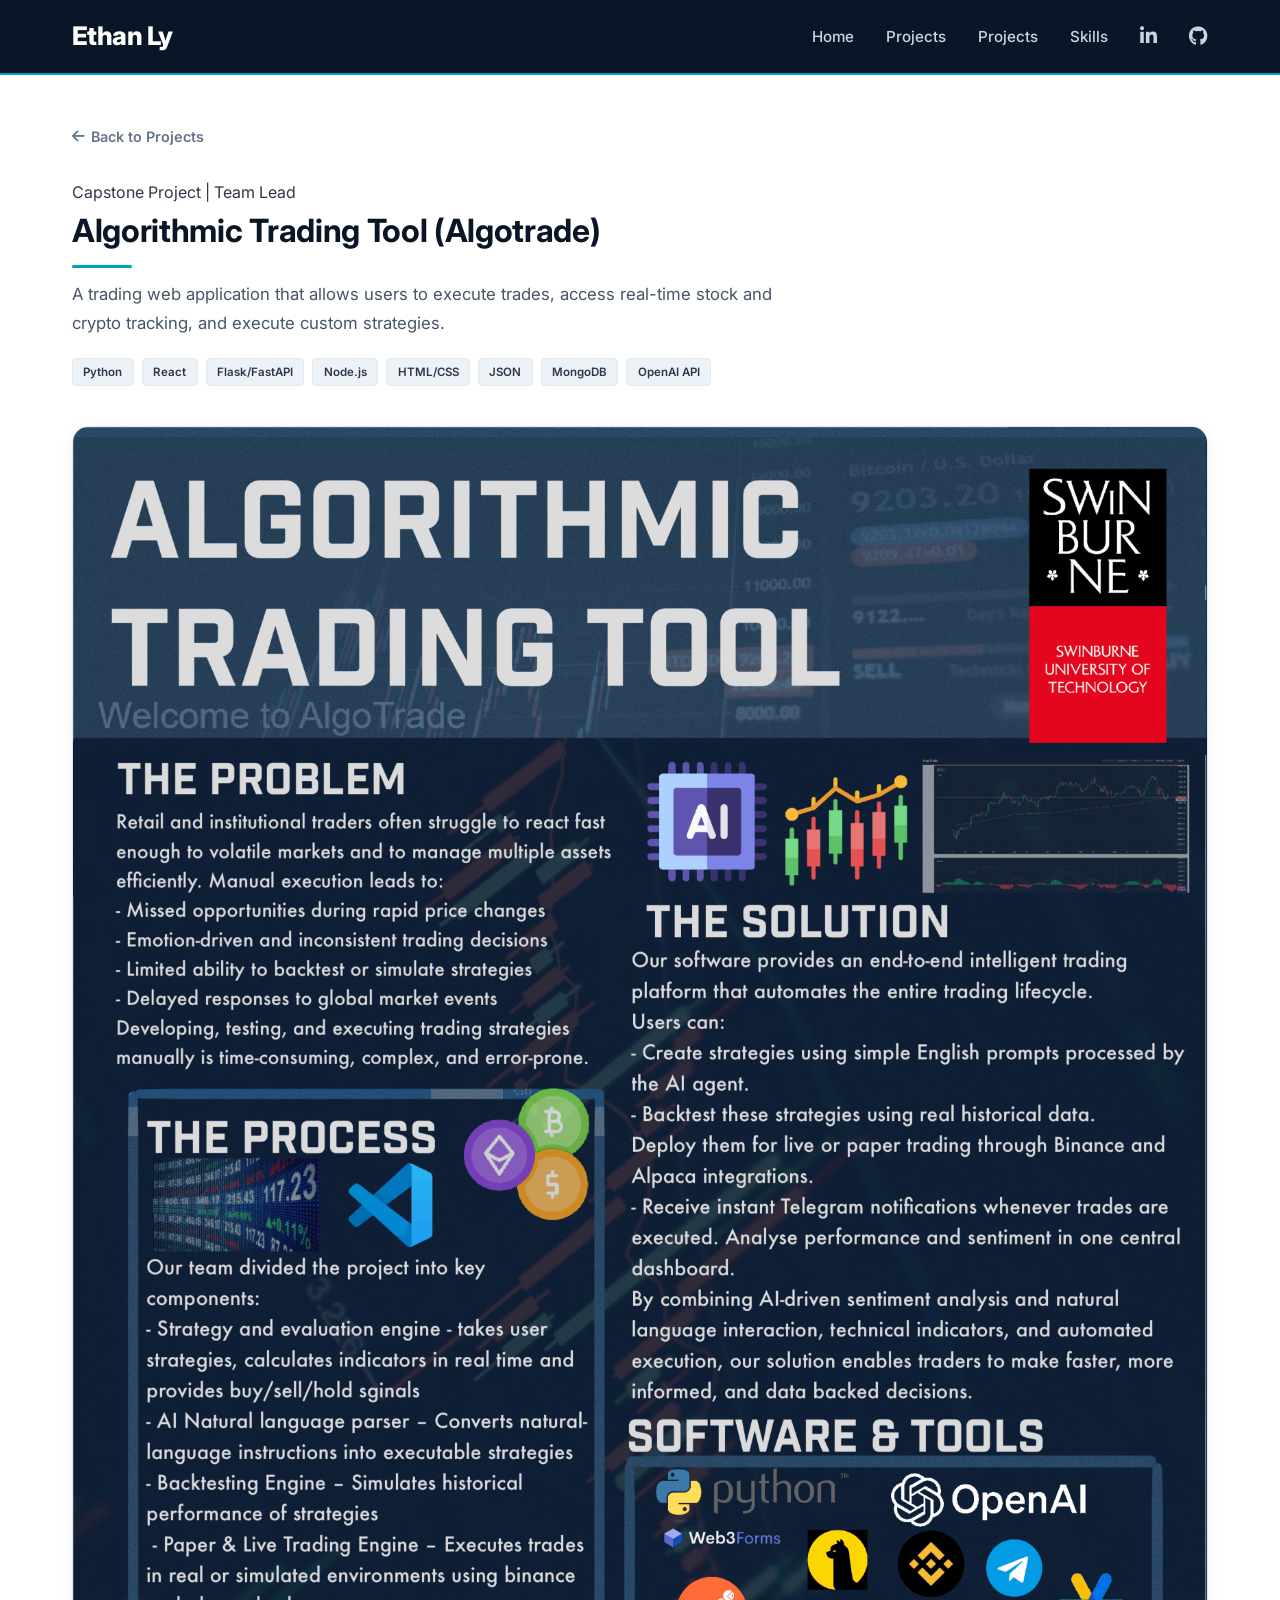
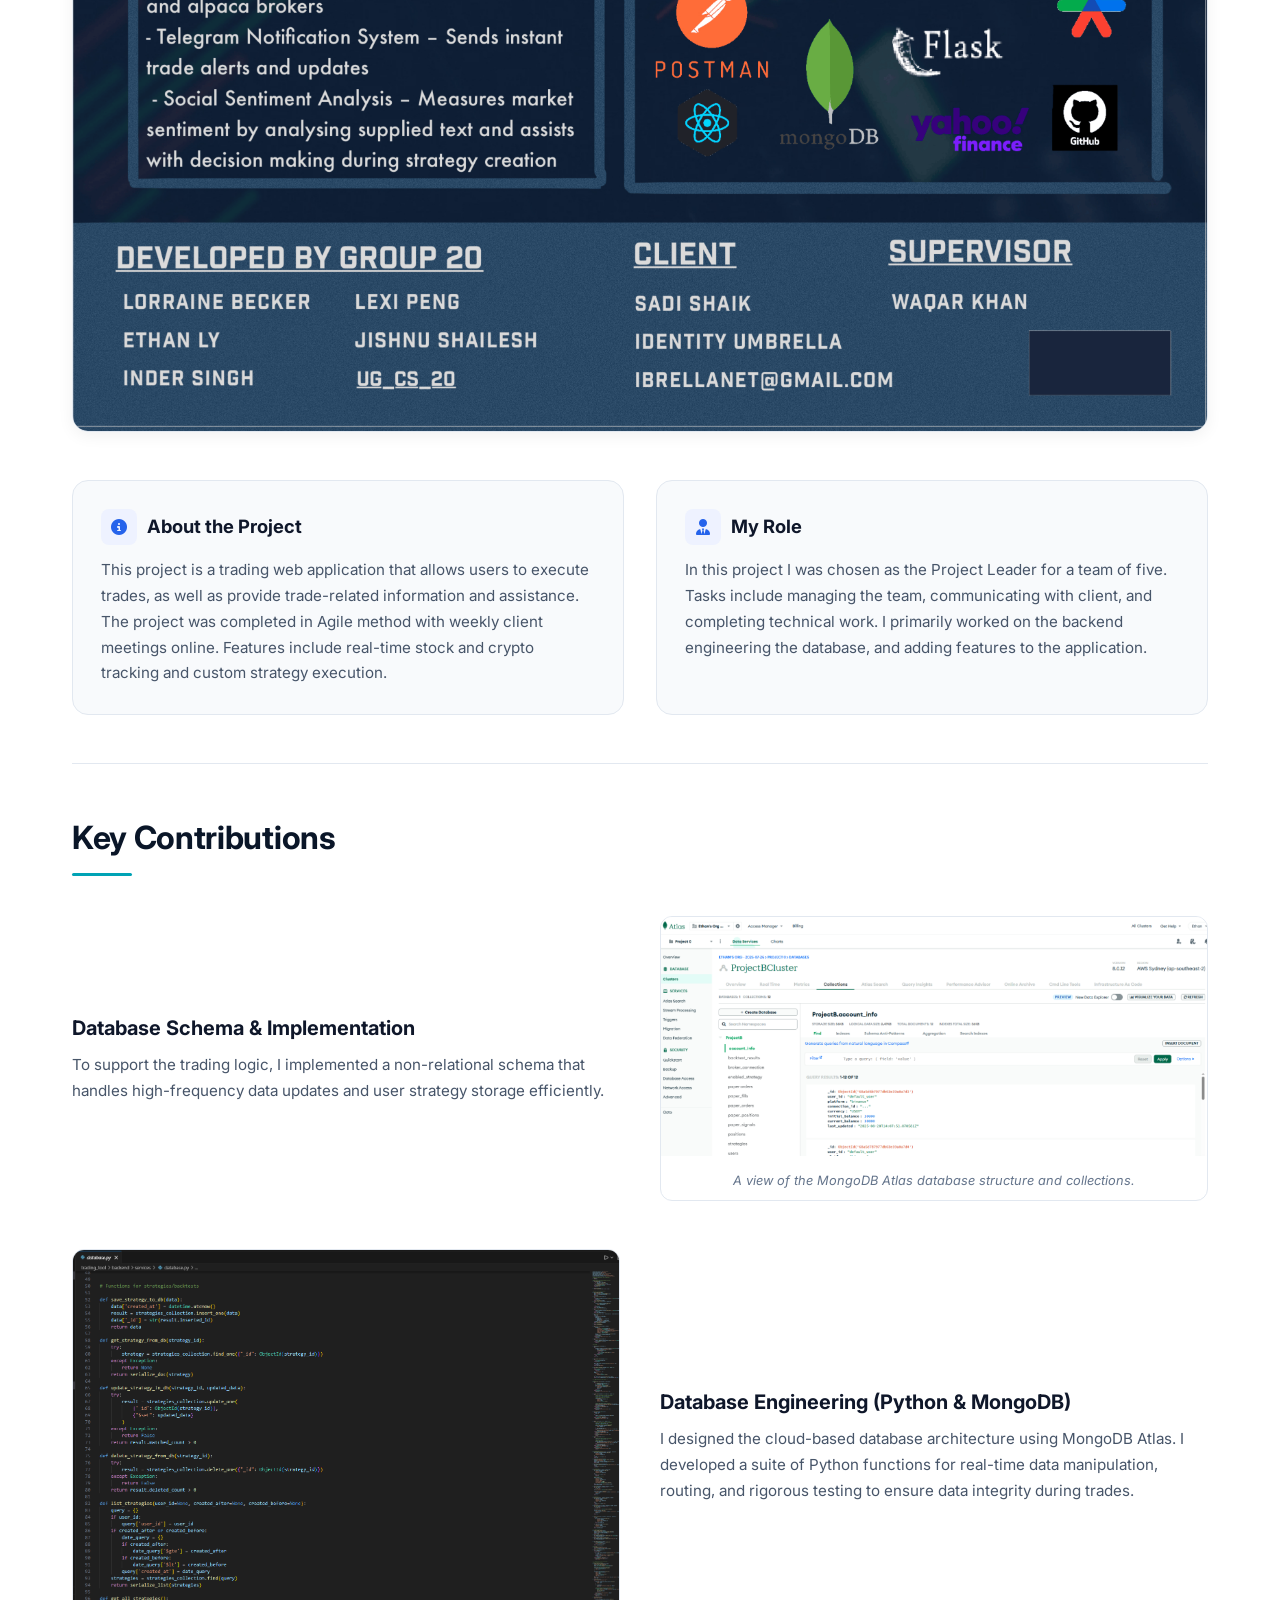
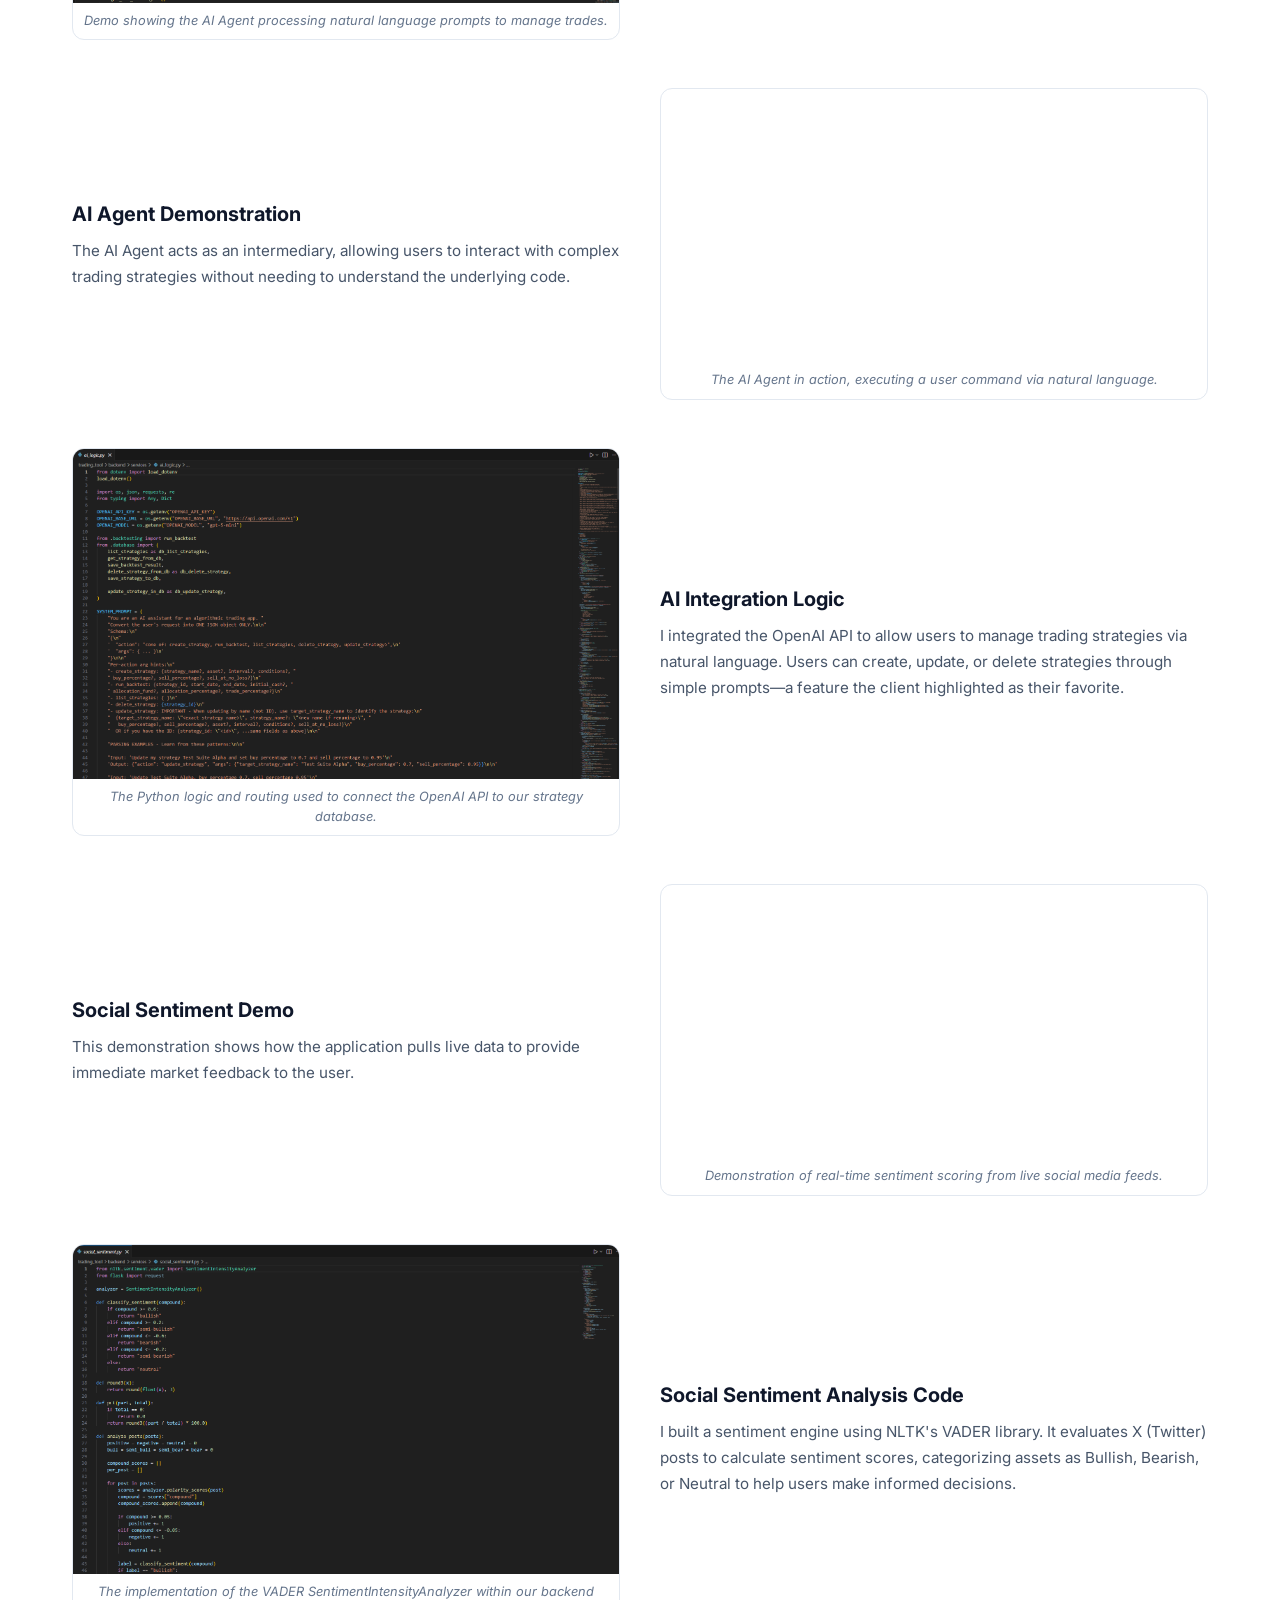
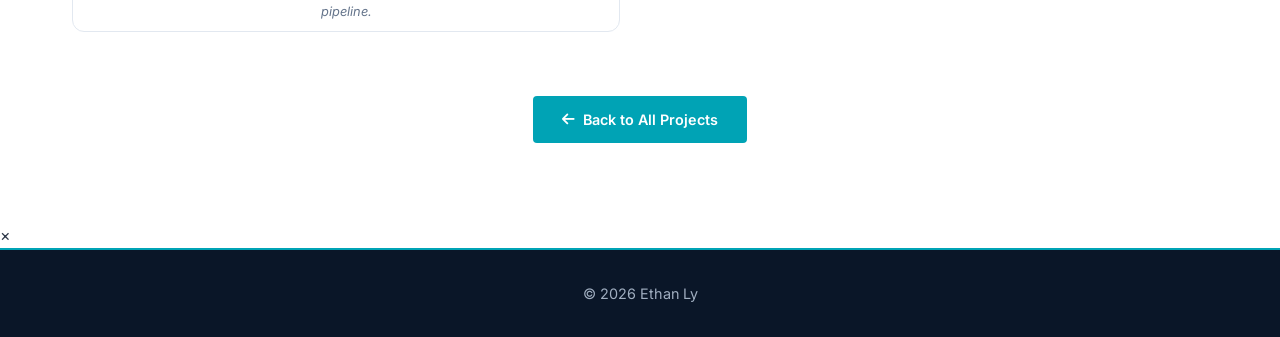
==== commit 2eda384b: "Changed colours, text, animations" ====
--- a/projects/capstone.html
+++ b/projects/capstone.html
@@ -18,8 +18,11 @@
     </div>
     <ul class="nav-links">
       <li><a href="../index.html#home">Home</a></li>
+      <li><a href="../index.html#experience">Projects</a></li>
       <li><a href="../index.html#projects">Projects</a></li>
-      <li><a href="../index.html#contact">Contact</a></li>
+      <li><a href="../index.html#skills">Skills</a></li>
+      <a href="https://linkedin.com/in/ethan-ly-b58153378" target="_blank" aria-label="LinkedIn"><i class="fab fa-linkedin-in"></i></a>
+      <a href="https://github.com/EthanLy1" target="_blank" aria-label="GitHub"><i class="fab fa-github"></i></a>
     </ul>
   </div>
 </nav>
@@ -169,7 +172,7 @@
 
 <footer>
   <div class="container">
-    <p>© 2026 Ethan Ly | Let's build something great together!</p>
+    <p>© 2026 Ethan Ly</p>
   </div>
 </footer>
 
--- a/style.css
+++ b/style.css
@@ -14,9 +14,9 @@
 
 body {
   font-family: 'Inter', sans-serif;
-  background: #f9fafc;
-  color: #1e293b;
-  line-height: 1.5;
+  background: #f5f6f8;
+  color: #2d3748;
+  line-height: 1.6;
 }
 
 .container {
@@ -29,12 +29,11 @@
    NAVIGATION
 -------------------------------------------- */
 nav {
-  background: rgba(255, 255, 255, 0.96);
-  backdrop-filter: blur(4px);
+  background: #0a1628;
   position: sticky;
   top: 0;
   z-index: 100;
-  border-bottom: 1px solid #e2e8f0;
+  border-bottom: 2px solid #00a3b5;
 }
 
 .nav-container {
@@ -50,33 +49,46 @@
   font-weight: 800;
   font-size: 1.6rem;
   letter-spacing: -0.02em;
-  background: linear-gradient(135deg, #2563eb, #7c3aed);
-  -webkit-background-clip: text;
-  background-clip: text;
-  color: transparent;
 }
 
 .logo-link {
   text-decoration: none;
-  color: inherit;
+  color: #ffffff;
   cursor: pointer;
+  transition: color 0.2s;
+}
+
+.logo-link:hover {
+  color: #00a3b5;
 }
 
 .nav-links {
   display: flex;
   gap: 2rem;
   list-style: none;
-}
-
-.nav-links a {
+  align-items: center;
+}
+
+.nav-links li a {
   text-decoration: none;
   font-weight: 500;
-  color: #1e293b;
+  color: #cbd5e0;
   transition: color 0.2s;
-}
-
-.nav-links a:hover {
-  color: #2563eb;
+  font-size: 0.95rem;
+}
+
+.nav-links li a:hover {
+  color: #00a3b5;
+}
+
+.nav-links > a {
+  color: #cbd5e0;
+  font-size: 1.2rem;
+  transition: color 0.2s;
+}
+
+.nav-links > a:hover {
+  color: #00a3b5;
 }
 
 /* --------------------------------------------
@@ -92,27 +104,41 @@
   font-weight: 700;
   margin-bottom: 2.5rem;
   letter-spacing: -0.01em;
-  border-left: 5px solid #2563eb;
-  padding-left: 1.2rem;
-}
-
-.badge-style {
-  background: #e0e7ff;
-  color: #4338ca;
-  padding: 4px 12px;
-  border-radius: 20px;
-  font-size: 0.85rem;
-  font-weight: 600;
-  display: inline-block;
-  margin-bottom: 10px;
+  color: #0a1628;
+  position: relative;
+  padding-bottom: 0.75rem;
+}
+
+.section-title::after {
+  content: '';
+  position: absolute;
+  bottom: 0;
+  left: 0;
+  width: 60px;
+  height: 3px;
+  background: #00a3b5;
+  border-radius: 2px;
 }
 
 /* --------------------------------------------
    HERO
 -------------------------------------------- */
 .hero {
-  padding: 4rem 0 3rem;
-  background: linear-gradient(145deg, #fff, #f1f5f9);
+  padding: 6rem 0 4rem;
+  background: linear-gradient(135deg, #0a1628 0%, #1a2a4a 100%);
+  position: relative;
+  overflow: hidden;
+}
+
+.hero::before {
+  content: '';
+  position: absolute;
+  top: 0;
+  right: 0;
+  width: 400px;
+  height: 400px;
+  background: radial-gradient(circle, rgba(0, 163, 181, 0.1) 0%, transparent 70%);
+  border-radius: 50%;
 }
 
 .hero-content {
@@ -120,7 +146,9 @@
   flex-wrap: wrap;
   justify-content: space-between;
   align-items: center;
-  gap: 2rem;
+  gap: 3rem;
+  position: relative;
+  z-index: 1;
 }
 
 .hero-text {
@@ -129,34 +157,36 @@
 
 .hero-text .badge {
   display: inline-block;
-  margin-bottom: 1.2rem;
-  padding: 0.3rem 0.8rem;
-  border-radius: 30px;
-  background: #e0e7ff;
-  color: #1e40af;
-  font-size: 0.8rem;
-  font-weight: 600;
+  margin-bottom: 1.5rem;
+  padding: 0.4rem 1rem;
+  border-radius: 4px;
+  background: rgba(0, 163, 181, 0.15);
+  color: #00a3b5;
+  font-size: 0.85rem;
+  font-weight: 600;
+  border: 1px solid rgba(0, 163, 181, 0.3);
 }
 
 .hero-text h1 {
-  font-size: 3.2rem;
+  font-size: 3rem;
   font-weight: 800;
   line-height: 1.2;
-  margin-bottom: 1rem;
+  margin-bottom: 1.5rem;
   letter-spacing: -0.02em;
+  color: #ffffff;
 }
 
 .highlight {
-  background: linear-gradient(120deg, #2563eb20, #7c3aed20);
-  padding: 0 0.2rem;
-  border-radius: 8px;
+  color: #00a3b5;
+  position: relative;
 }
 
 .hero-text p {
   max-width: 550px;
-  margin: 1.2rem 0 2rem;
-  color: #334155;
-  font-size: 1.2rem;
+  margin: 1.5rem 0 2rem;
+  color: #a0aec0;
+  font-size: 1.1rem;
+  line-height: 1.7;
 }
 
 .hero-avatar {
@@ -165,18 +195,17 @@
 }
 
 .avatar-icon {
-  width: 200px;
-  height: 200px;
+  width: 220px;
+  height: 220px;
   margin: 0 auto;
   display: flex;
   align-items: center;
   justify-content: center;
-  border-radius: 50%;
-  border: 4px solid white;
-  background: white;
-  color: #2563eb;
-  font-size: 8rem;
-  box-shadow: 0 20px 35px -12px rgba(0, 0, 0, 0.1);
+  border-radius: 4px;
+  background: rgba(255, 255, 255, 0.05);
+  color: #00a3b5;
+  font-size: 6rem;
+  border: 2px solid rgba(0, 163, 181, 0.3);
 }
 
 /* --------------------------------------------
@@ -193,68 +222,76 @@
   align-items: center;
   gap: 0.5rem;
   padding: 0.75rem 1.8rem;
-  border-radius: 40px;
+  border-radius: 4px;
   font-weight: 600;
   text-decoration: none;
   transition: all 0.2s ease;
   cursor: pointer;
   border: none;
+  font-size: 0.9rem;
 }
 
 .btn-primary {
-  background: #2563eb;
+  background: #00a3b5;
   color: white;
-  box-shadow: 0 4px 8px rgba(37, 99, 235, 0.2);
 }
 
 .btn-primary:hover {
-  background: #1d4ed8;
-  transform: translateY(-2px);
+  background: #008a9e;
+  transform: translateY(-1px);
+  box-shadow: 0 4px 12px rgba(0, 163, 181, 0.3);
 }
 
 .btn-outline {
-  border: 1.5px solid #cbd5e1;
-  background: transparent;
-  color: #64748b;
+  background: #0a1628;
+  color: white;
+  border: 1.5px solid #0a1628;
 }
 
 .btn-outline:hover {
-  border-color: #94a3b8;
-  color: #334155;
-  background: #f8fafc;
-  transform: translateY(-1px);
+  background: #1a2a4a;
+  border-color: #1a2a4a;
 }
 
 .btn-sm {
-  padding: 0.45rem 1rem;
+  padding: 0.5rem 1rem;
   font-size: 0.82rem;
-  border-radius: 8px;
+  border-radius: 4px;
   font-weight: 600;
 }
 
 .btn-ghost {
-  border: 1.5px solid #1e293b;
-  background: #1e293b;
+  border: 1.5px solid #0a1628;
+  background: #0a1628;
   color: #fff;
 }
 
 .btn-ghost:hover {
-  background: #0f172a;
-  transform: translateY(-1px);
-  box-shadow: 0 4px 12px rgba(15, 23, 42, 0.25);
+  background: #1a2a4a;
 }
 
 .btn-disabled {
-  padding: 0.45rem 1rem;
+  padding: 0.5rem 1rem;
   font-size: 0.82rem;
   opacity: 0.55;
   cursor: not-allowed;
-  border: 1px dashed #cbd5e1;
-  color: #64748b;
+  border: 1px dashed #cbd5e0;
+  color: #a0aec0;
   display: inline-flex;
   align-items: center;
   gap: 0.4rem;
-  border-radius: 8px;
+  border-radius: 4px;
+}
+
+.btn-linkedin {
+  border: 1.5px solid #0077B5;
+  color: white;
+  background: #0077B5;
+}
+
+.btn-linkedin:hover {
+  background: #005885;
+  border-color: #005885;
 }
 
 /* --------------------------------------------
@@ -263,68 +300,69 @@
 .skills-grid {
   display: flex;
   flex-wrap: wrap;
-  gap: 1rem;
+  gap: 0.75rem;
   margin-top: 1rem;
 }
 
 .skill-card {
   padding: 0.6rem 1.2rem;
-  border-radius: 50px;
+  border-radius: 4px;
   border: 1px solid #e2e8f0;
   background: white;
   font-weight: 500;
+  font-size: 0.9rem;
+  color: #2d3748;
 }
 
 .skill-card i {
   margin-right: 0.5rem;
-  color: #2563eb;
+  color: #00a3b5;
 }
 
 /* --------------------------------------------
    PROJECT CARDS
 -------------------------------------------- */
+#projects {
+  background: #edf2f7;
+}
+
 .projects-grid {
   display: grid;
-  grid-template-columns: repeat(auto-fill, minmax(320px, 1fr));
-  gap: 1.75rem;
+  grid-template-columns: repeat(auto-fill, minmax(340px, 1fr));
+  gap: 1.5rem;
 }
 
 .project-card {
   display: flex;
   flex-direction: column;
-  border-radius: 16px;
-  border: 1px solid #e8edf5;
+  border-radius: 4px;
+  border: 1px solid #e2e8f0;
   background: #fff;
   overflow: hidden;
-  transition: transform 0.22s ease, box-shadow 0.22s ease;
-  box-shadow: 0 2px 8px rgba(15, 23, 42, 0.06);
+  transition: all 0.2s ease;
+  box-shadow: 0 1px 3px rgba(0, 0, 0, 0.05);
 }
 
 .project-card:hover {
-  transform: translateY(-5px);
-  box-shadow: 0 16px 40px rgba(15, 23, 42, 0.12);
-  border-color: #c7d7f5;
+  box-shadow: 0 8px 25px rgba(0, 0, 0, 0.08);
+  border-color: #00a3b5;
 }
 
 .project-img {
   position: relative;
-  height: 170px;
+  height: 180px;
   overflow: hidden;
-  background: #f1f5f9;
+  background: #f7fafc;
   display: flex;
   align-items: center;
   justify-content: center;
+  border-bottom: 1px solid #e2e8f0;
 }
 
 .project-img img {
   width: 100%;
   height: 100%;
   object-fit: cover;
-  transition: transform 0.35s ease;
-}
-
-.project-card:hover .project-img img {
-  transform: scale(1.04);
 }
 
 .project-placeholder {
@@ -336,42 +374,37 @@
 }
 
 .placeholder-icon-wrap {
-  width: 72px;
-  height: 72px;
-  border-radius: 18px;
+  width: 64px;
+  height: 64px;
+  border-radius: 4px;
   background: white;
   display: flex;
   align-items: center;
   justify-content: center;
-  box-shadow: 0 4px 16px rgba(0, 0, 0, 0.08);
-  font-size: 2rem;
-  transition: transform 0.25s ease;
-}
-
-.project-card:hover .placeholder-icon-wrap {
-  transform: scale(1.08);
+  box-shadow: 0 2px 8px rgba(0, 0, 0, 0.08);
+  font-size: 1.8rem;
 }
 
 .project-info {
   display: flex;
   flex-direction: column;
   flex-grow: 1;
-  padding: 1.4rem 1.5rem 1.5rem;
+  padding: 1.5rem;
 }
 
 .project-info h3 {
   font-size: 1.1rem;
   font-weight: 700;
-  color: #0f172a;
+  color: #0a1628;
   line-height: 1.35;
-  margin-bottom: 0.5rem;
+  margin-bottom: 0.75rem;
 }
 
 .project-info p {
   font-size: 0.88rem;
-  color: #64748b;
-  line-height: 1.65;
-  flex-grow: 1;
+  color: #4a5568;
+  line-height: 1.6;
+  flex-grow: 0;  
   margin-bottom: 1rem;
 }
 
@@ -379,55 +412,72 @@
   display: flex;
   flex-wrap: wrap;
   gap: 0.4rem;
-  margin-bottom: 1.25rem;
+  margin-bottom: 1rem;
 }
 
 .tech-tag {
   padding: 0.25rem 0.65rem;
-  border-radius: 6px;
-  background: #f1f5f9;
-  color: #475569;
+  border-radius: 4px;
+  background: #edf2f7;
+  color: #2d3748;
   font-size: 0.72rem;
   font-weight: 600;
   border: 1px solid #e2e8f0;
-  transition: background 0.15s;
-}
-
-.project-card:hover .tech-tag {
-  background: #eff6ff;
-  color: #1d4ed8;
-  border-color: #bfdbfe;
 }
 
 .project-links {
   display: flex;
   flex-wrap: wrap;
-  gap: 0.5rem;
-  margin-top: auto;
-  padding-top: 0.25rem;
+  gap: 0.4rem;
+  margin-top: 0; 
+  padding-top: 0.75rem;
+  border-top: 1px solid #edf2f7;
+}
+
+.project-links .btn {
+  flex: 0 1 auto;
+  width: auto;
+  padding: 0.4rem 0.75rem;
+  font-size: 0.78rem;
+  transition: none;
+  white-space: nowrap;
+}
+
+.project-links .btn:hover {
+  transform: none;
+}
+
+/* Make the "More Info" button less prominent since it's secondary */
+.project-links .btn-outline {
+  font-family: 'Inter', sans-serif;
+  font-weight: 600;
 }
 
 .badge-under-construction {
   font-size: 0.68rem;
-  background: #fef3c7;
-  color: #92400e;
-  padding: 2px 7px;
-  border-radius: 5px;
+  background: #fef5e7;
+  color: #c05621;
+  padding: 2px 8px;
+  border-radius: 4px;
   margin-left: 6px;
-  border: 1px solid #f59e0b;
+  border: 1px solid #fbd38d;
   font-weight: 600;
 }
 
 /* --------------------------------------------
    EXPERIENCE
 -------------------------------------------- */
+#experience {
+  background: #ffffff;
+}
+
 .exp-item {
   margin-bottom: 1.5rem;
   padding: 1.5rem;
-  border-left: 4px solid #2563eb;
-  border-radius: 1rem;
-  background: white;
-  box-shadow: 0 2px 8px rgba(0, 0, 0, 0.02);
+  border-left: 3px solid #00a3b5;
+  border-radius: 4px;
+  background: #f7fafc;
+  box-shadow: 0 1px 3px rgba(0, 0, 0, 0.05);
 }
 
 .exp-title {
@@ -435,72 +485,20 @@
   justify-content: space-between;
   flex-wrap: wrap;
   margin-bottom: 0.3rem;
-  font-size: 1.2rem;
+  font-size: 1.15rem;
   font-weight: 700;
+  color: #0a1628;
 }
 
 .exp-company {
-  color: #2563eb;
-  font-weight: 600;
+  color: #00a3b5;
+  font-weight: 600;
+  font-size: 0.95rem;
 }
 
 .exp-date {
-  color: #64748b;
+  color: #718096;
   font-size: 0.85rem;
-}
-
-/* --------------------------------------------
-   CONTACT
--------------------------------------------- */
-.contact-flex {
-  display: flex;
-  flex-wrap: wrap;
-  justify-content: space-between;
-  gap: 2rem;
-  padding: 2rem;
-  border: 1px solid #eef2ff;
-  border-radius: 2rem;
-  background: white;
-  box-shadow: 0 8px 20px rgba(0, 0, 0, 0.03);
-}
-
-.contact-info {
-  flex: 1;
-}
-
-.contact-item {
-  display: flex;
-  align-items: center;
-  gap: 15px;
-  margin: 1.2rem 0;
-}
-
-.contact-item i {
-  width: 40px;
-  height: 40px;
-  border-radius: 40px;
-  background: #eef2ff;
-  color: #2563eb;
-  font-size: 1.2rem;
-  display: flex;
-  align-items: center;
-  justify-content: center;
-}
-
-.social-links {
-  display: flex;
-  gap: 1.5rem;
-  margin-top: 2rem;
-}
-
-.social-links a {
-  color: #334155;
-  font-size: 1.5rem;
-  transition: color 0.2s;
-}
-
-.social-links a:hover {
-  color: #2563eb;
 }
 
 /* --------------------------------------------
@@ -508,201 +506,24 @@
 -------------------------------------------- */
 footer {
   padding: 2rem;
-  background: #0f172a;
-  color: #cbd5e1;
+  background: #0a1628;
+  color: #a0aec0;
   text-align: center;
   font-size: 0.9rem;
-}
-
-/* --------------------------------------------
-   PROJECT DETAIL PAGES
--------------------------------------------- */
-.btn-back {
-  color: #64748b;
-  text-decoration: none;
-  font-size: 0.9rem;
-  font-weight: 600;
-  transition: color 0.2s;
-  display: inline-flex;
-  align-items: center;
-  gap: 0.4rem;
-}
-
-.btn-back:hover {
-  color: #2563eb;
-}
-
-.project-hero-container {
-  margin: 2rem 0;
-  overflow: hidden;
-  border: 1px solid #e2e8f0;
-  border-radius: 1.5rem;
-  box-shadow: 0 20px 40px rgba(0, 0, 0, 0.08);
-}
-
-.hero-poster {
-  width: 100%;
-  display: block;
-  cursor: zoom-in;
-}
-
-.project-summary-grid {
-  display: grid;
-  grid-template-columns: 1fr 1fr;
-  gap: 3rem;
-  margin: 4rem 0;
-}
-
-.summary-box h3 {
-  display: flex;
-  align-items: center;
-  gap: 12px;
-  margin-bottom: 1rem;
-  color: #1e293b;
-  font-size: 1.25rem;
-}
-
-.summary-box p {
-  color: #475569;
-  font-size: 1.05rem;
-  line-height: 1.8;
-}
-
-.divider {
-  margin: 4rem 0;
-  border: 0;
-  border-top: 1px solid #e2e8f0;
-}
-
-.contribution-item {
-  display: grid;
-  grid-template-columns: 1fr 1fr;
-  align-items: center;
-  gap: 4rem;
-  margin-bottom: 6rem;
-}
-
-.contribution-item:nth-child(even) {
-  direction: rtl;
-}
-
-.contribution-item:nth-child(even) .contrib-text {
-  direction: ltr;
-}
-
-.contrib-text h4 {
-  margin-bottom: 1.2rem;
-  color: #0f172a;
-  font-size: 1.6rem;
-}
-
-.contrib-text p {
-  color: #475569;
-  line-height: 1.7;
-}
-
-.contrib-media img,
-.contrib-video {
-  width: 100%;
-  border: 1px solid #e2e8f0;
-  border-radius: 1rem;
-  box-shadow: 0 10px 25px rgba(0, 0, 0, 0.05);
-  cursor: zoom-in;
-  transition: transform 0.3s ease;
-}
-
-.contrib-video:hover {
-  transform: scale(1.02);
-}
-
-.image-caption {
-  margin-top: 0.8rem;
-  color: #64748b;
-  text-align: center;
-  font-size: 0.85rem;
-  font-style: italic;
-}
-
-#project-poster {
-  width: 100%;
-  max-height: 500px;
-  display: block;
-  margin: 0 auto;
-  border-radius: 12px;
-  object-fit: contain;
-  background: #f8fafc;
-}
-
-/* --------------------------------------------
-   LIGHTBOX MODAL
--------------------------------------------- */
-.modal {
-  display: none;
-  position: fixed;
-  z-index: 1000;
-  top: 0;
-  left: 0;
-  width: 100%;
-  height: 100%;
-  background-color: rgba(15, 23, 42, 0.9);
-  backdrop-filter: blur(5px);
-  cursor: zoom-out;
-  justify-content: center;
-  align-items: center;
-  flex-direction: column;
-}
-
-.modal-content {
-  max-width: 90%;
-  max-height: 80vh;
-  border-radius: 10px;
-  box-shadow: 0 0 30px rgba(0, 0, 0, 0.5);
-}
-
-.close-modal {
-  position: absolute;
-  top: 20px;
-  right: 35px;
-  color: #f1f1f1;
-  font-size: 40px;
-  font-weight: bold;
-  cursor: pointer;
-}
-
-#expanded-image,
-#expanded-video {
-  display: block;
-  max-width: 100%;
-  max-height: 90vh;
-  margin: auto;
-  border-radius: 4px;
-}
-
-#modal-caption {
-  margin-top: 1rem;
-  color: white;
-  text-align: center;
+  border-top: 2px solid #00a3b5;
 }
 
 /* --------------------------------------------
    RESPONSIVE
 -------------------------------------------- */
-@media (max-width: 850px) {
-  .project-summary-grid,
-  .contribution-item {
-    grid-template-columns: 1fr;
-    gap: 2rem;
-  }
-
-  .contribution-item:nth-child(even) {
-    direction: ltr;
-  }
-}
-
 @media (max-width: 750px) {
   .nav-container {
     flex-direction: column;
-    gap: 0.8rem;
+    gap: 1rem;
+  }
+
+  .nav-links {
+    gap: 1.5rem;
   }
 
   .hero-content {
@@ -711,7 +532,12 @@
   }
 
   .hero-text h1 {
-    font-size: 2.4rem;
+    font-size: 2.2rem;
+  }
+
+  .hero-text p {
+    margin-left: auto;
+    margin-right: auto;
   }
 
   .btn-group {
@@ -719,7 +545,7 @@
   }
 
   .section-title {
-    font-size: 1.8rem;
+    font-size: 1.6rem;
   }
 
   .container {
@@ -729,12 +555,12 @@
 
 @media (max-width: 480px) {
   .nav-links {
+    gap: 1rem;
+    flex-wrap: wrap;
     justify-content: center;
-    gap: 10px;
-    padding: 0 10px;
   }
   
-  .nav-links a {
+  .nav-links li a {
     font-size: 0.85rem;
   }
 }
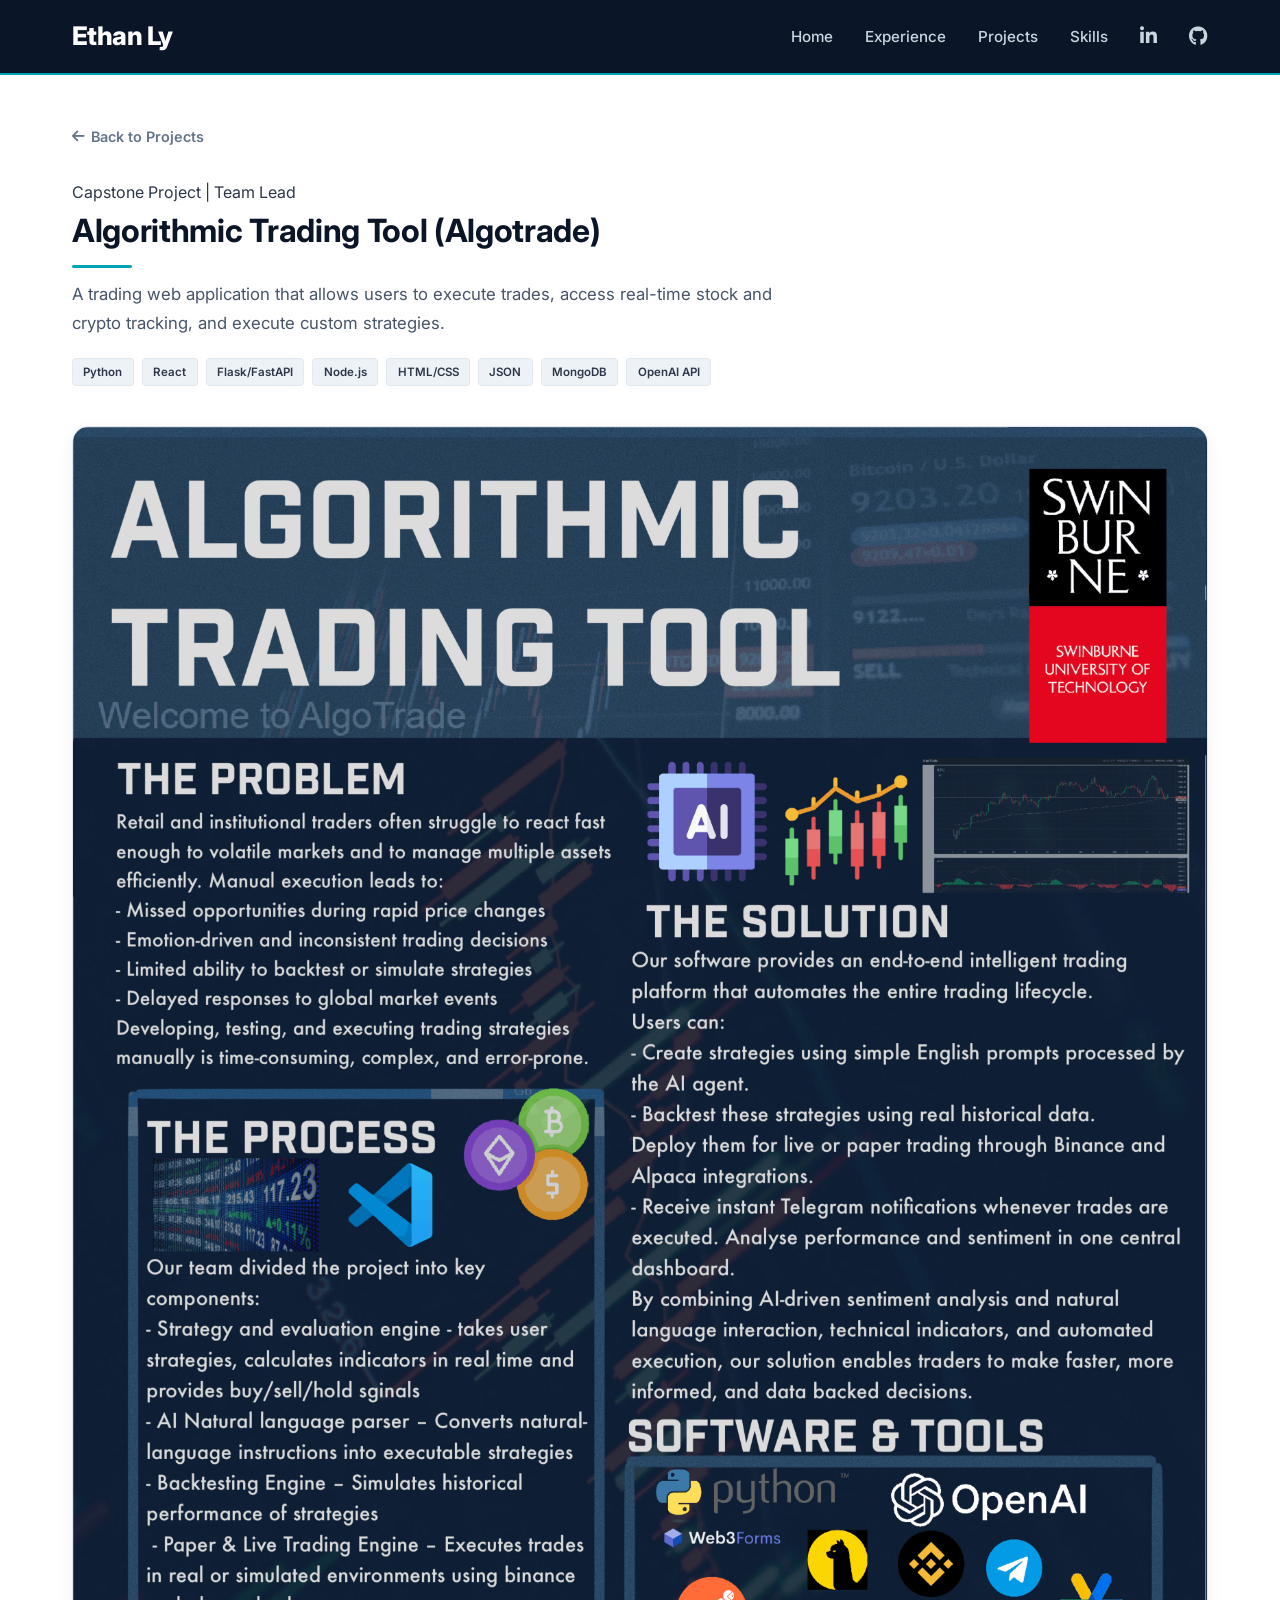
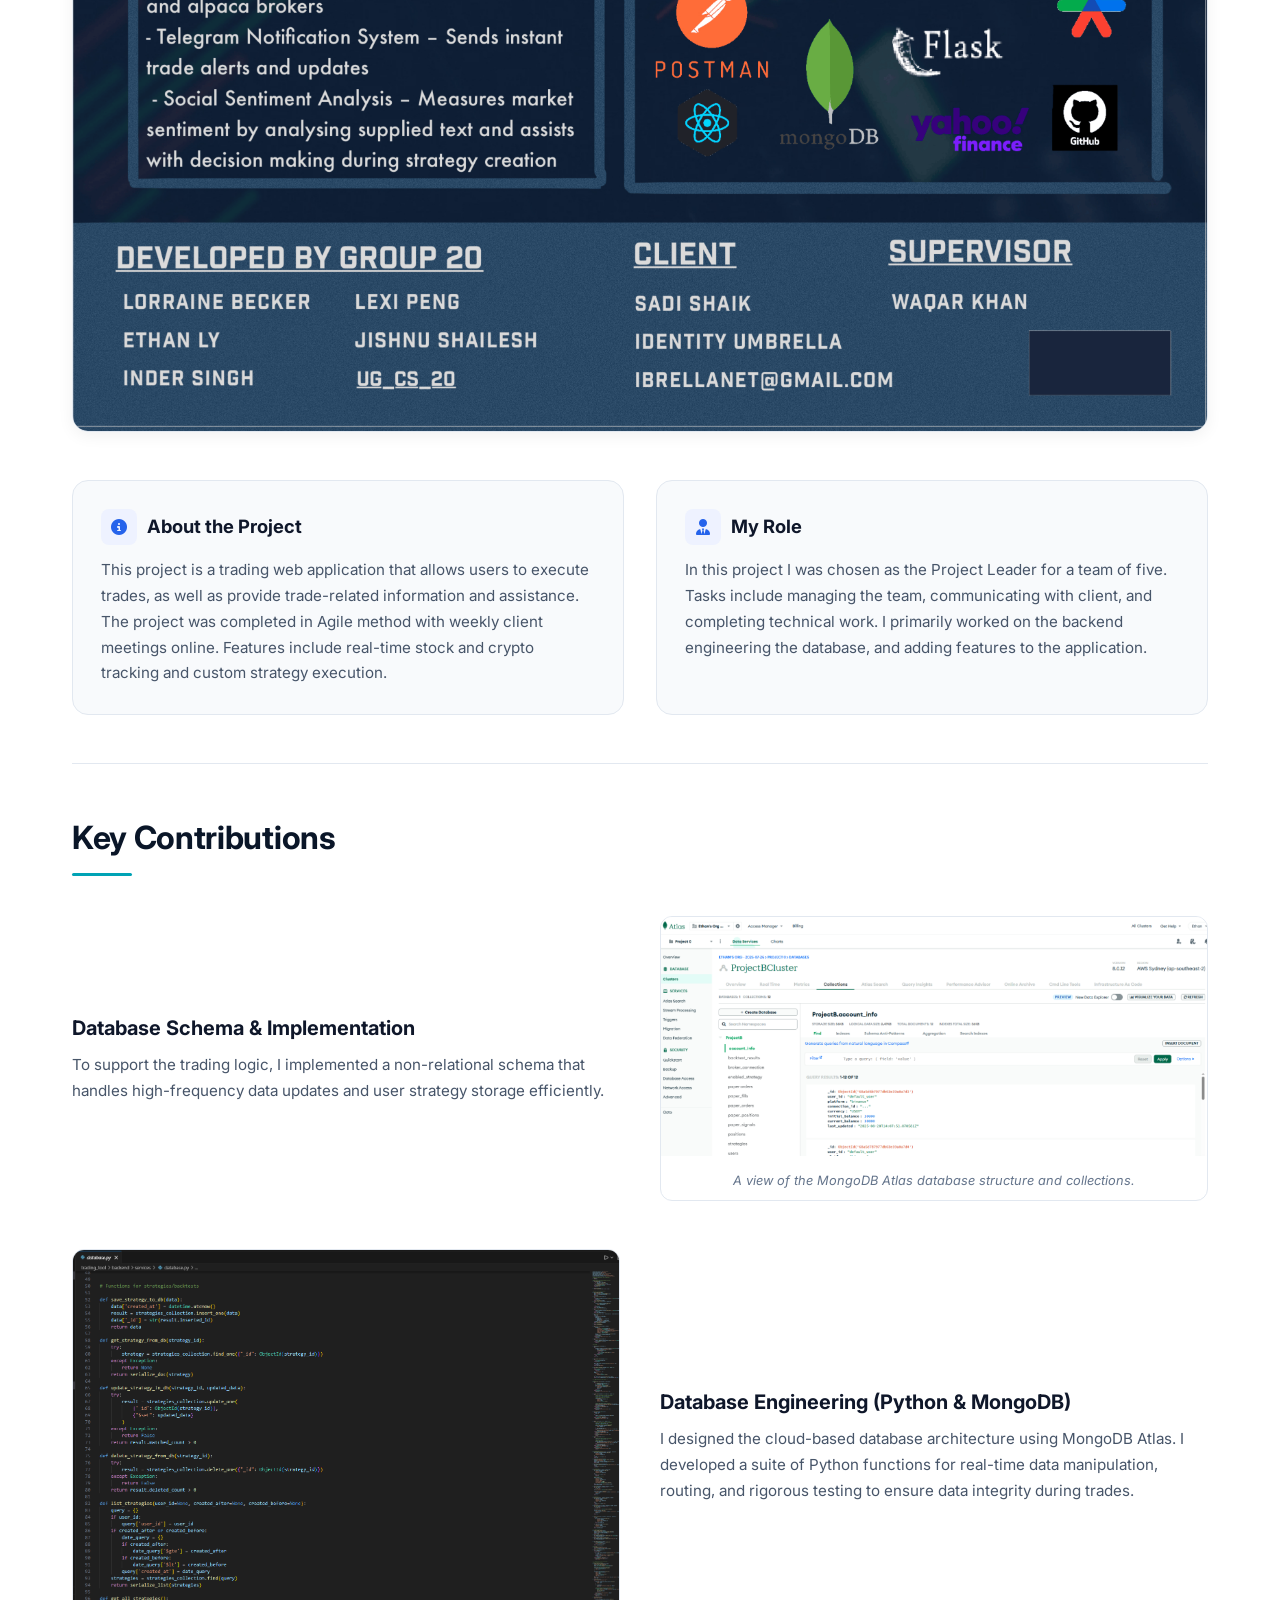
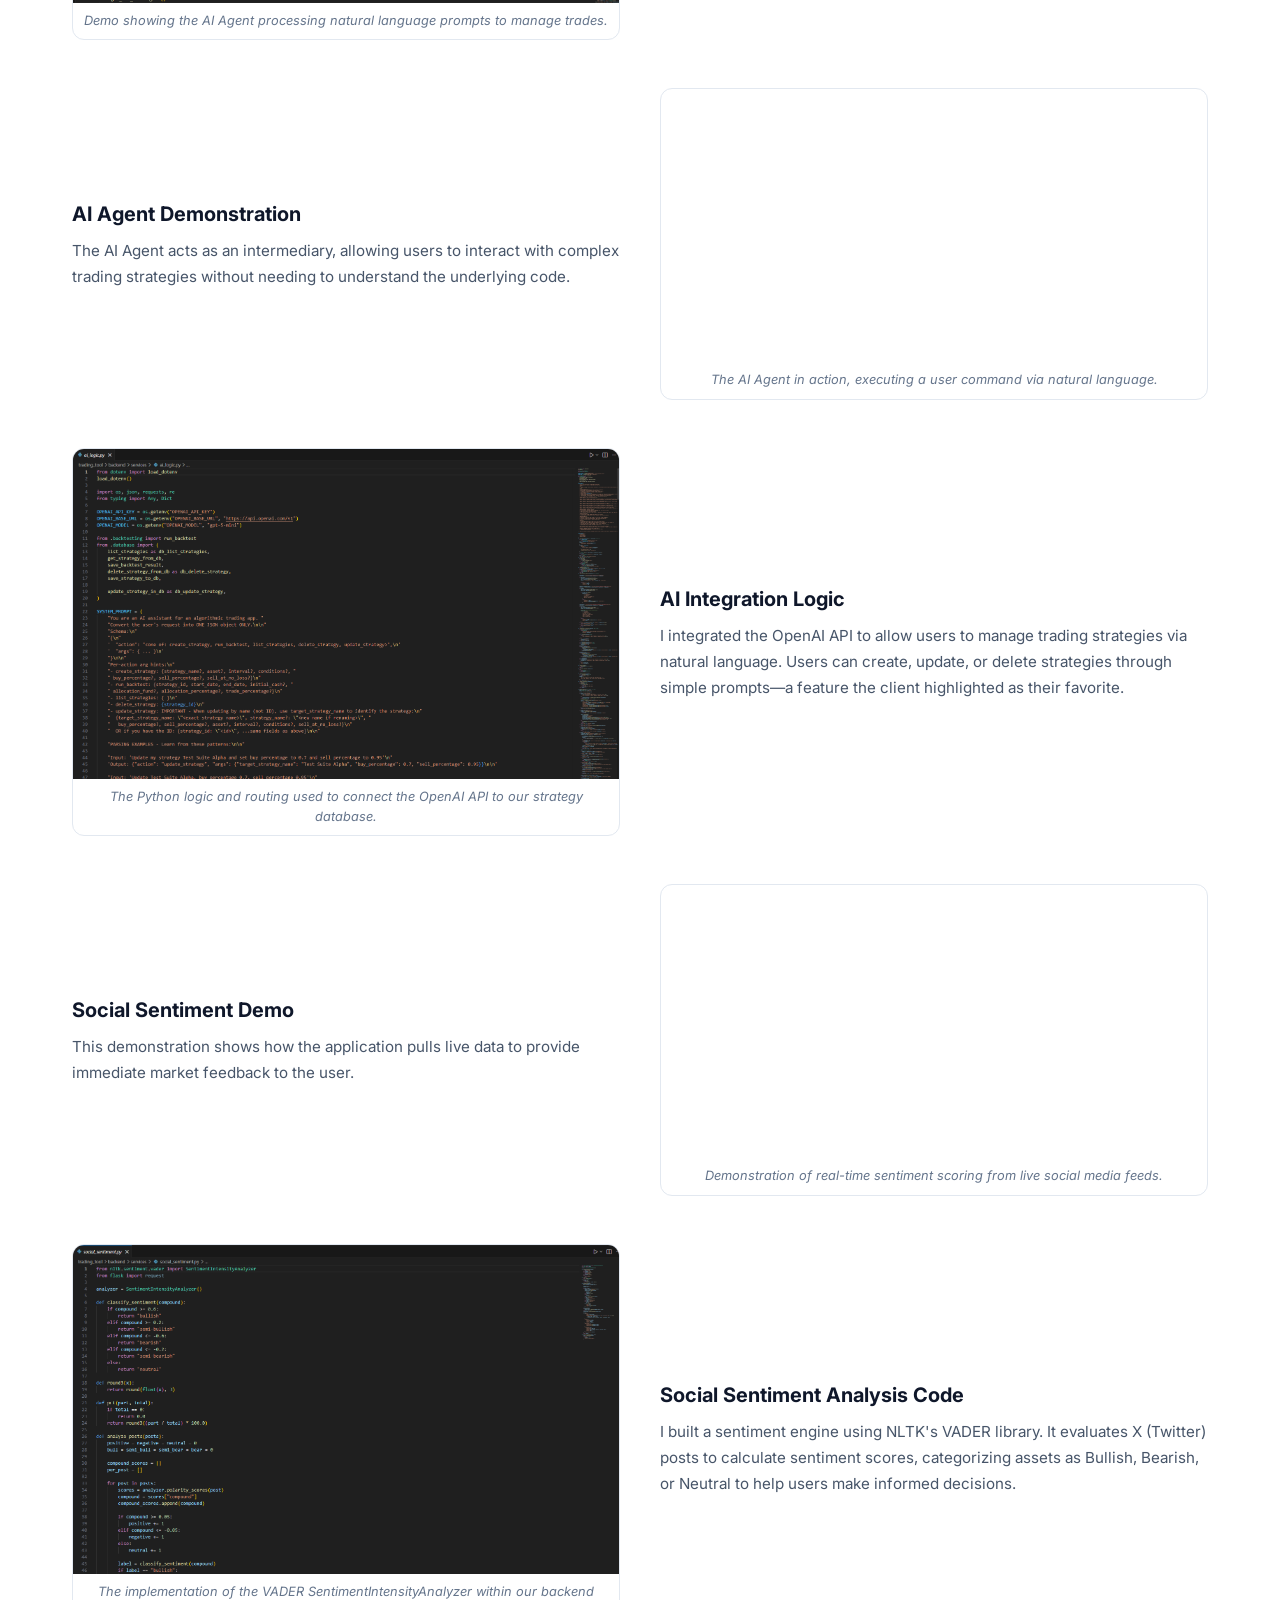
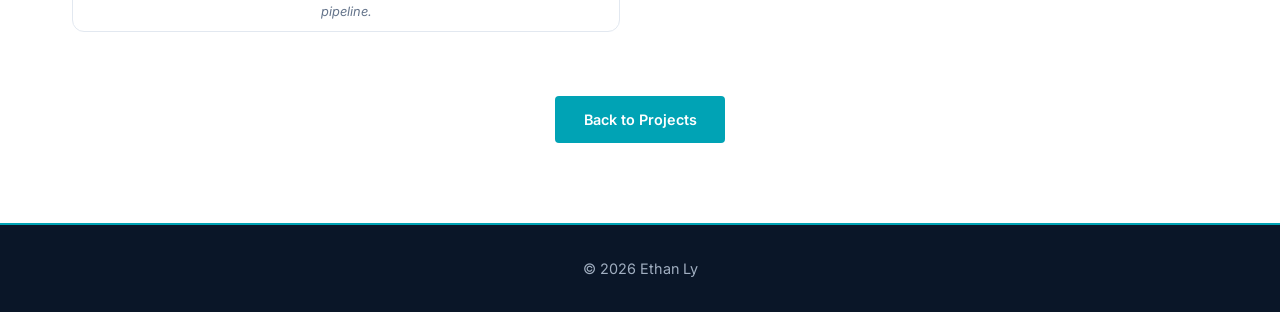
==== commit 47c470c7: "Fixed enlargen image issue, changed readme" ====
--- a/projects/capstone.html
+++ b/projects/capstone.html
@@ -11,247 +11,246 @@
 </head>
 <body style="background: #ffffff;">
 
-<nav>
-  <div class="nav-container">
-    <div class="logo">
-      <a href="../index.html#home" class="logo-link">Ethan Ly</a>
-    </div>
-    <ul class="nav-links">
-      <li><a href="../index.html#home">Home</a></li>
-      <li><a href="../index.html#experience">Projects</a></li>
-      <li><a href="../index.html#projects">Projects</a></li>
-      <li><a href="../index.html#skills">Skills</a></li>
-      <a href="https://linkedin.com/in/ethan-ly-b58153378" target="_blank" aria-label="LinkedIn"><i class="fab fa-linkedin-in"></i></a>
-      <a href="https://github.com/EthanLy1" target="_blank" aria-label="GitHub"><i class="fab fa-github"></i></a>
-    </ul>
+  <nav>
+    <div class="nav-container">
+      <div class="logo">
+        <a href="../index.html#home" class="logo-link">Ethan Ly</a>
+      </div>
+      <ul class="nav-links">
+        <li><a href="../index.html#home">Home</a></li>
+        <li><a href="../index.html#experience">Experience</a></li>
+        <li><a href="../index.html#projects">Projects</a></li>
+        <li><a href="../index.html#skills">Skills</a></li>
+        <a href="https://linkedin.com/in/ethan-ly-b58153378" target="_blank" aria-label="LinkedIn"><i class="fab fa-linkedin-in"></i></a>
+        <a href="https://github.com/EthanLy1" target="_blank" aria-label="GitHub"><i class="fab fa-github"></i></a>
+      </ul>
+    </div>
+  </nav>
+
+  <main class="container" style="padding-top: 3rem; padding-bottom: 5rem;">
+
+    <!-- Back link -->
+    <a href="../index.html#projects" style="display: inline-flex; align-items: center; gap: 0.4rem; color: #64748b; text-decoration: none; font-size: 0.9rem; font-weight: 600; margin-bottom: 2rem; transition: color 0.2s;" onmouseover="this.style.color='#2563eb'" onmouseout="this.style.color='#64748b'">
+      <i class="fas fa-arrow-left"></i> Back to Projects
+    </a>
+
+    <!-- Header -->
+    <div style="margin-bottom: 2.5rem;">
+      <span class="badge-style">Capstone Project | Team Lead</span>
+      <h1 class="section-title" style="margin-bottom: 0.75rem;">Algorithmic Trading Tool (Algotrade)</h1>
+      <p style="color: #475569; font-size: 1.05rem; line-height: 1.7; max-width: 700px; margin-bottom: 1.25rem;">
+        A trading web application that allows users to execute trades, access real-time stock and crypto tracking, and execute custom strategies.
+      </p>
+
+      <!-- Tech tags -->
+      <div style="display: flex; flex-wrap: wrap; gap: 0.5rem; margin-bottom: 1.5rem;">
+        <span class="tech-tag">Python</span>
+        <span class="tech-tag">React</span>
+        <span class="tech-tag">Flask/FastAPI</span>
+        <span class="tech-tag">Node.js</span>
+        <span class="tech-tag">HTML/CSS</span>
+        <span class="tech-tag">JSON</span>
+        <span class="tech-tag">MongoDB</span>
+        <span class="tech-tag">OpenAI API</span>
+      </div>
+    </div>
+
+    <!-- Hero image -->
+    <div style="margin: 2.5rem 0; border-radius: 1rem; overflow: hidden; border: 1px solid #e2e8f0; box-shadow: 0 4px 16px rgba(0,0,0,0.06);">
+      <img id="project-poster" src="../img/algotradeposter.png" alt="Algorithmic Trading Tool" style="width: 100%; display: block; cursor: zoom-in;">
+    </div>
+
+    <!-- Summary boxes -->
+    <div style="display: grid; grid-template-columns: 1fr 1fr; gap: 2rem; margin: 3rem 0;">
+      <div style="background: #f8fafc; border: 1px solid #e2e8f0; border-radius: 1rem; padding: 1.75rem;">
+        <h3 style="display: flex; align-items: center; gap: 0.6rem; font-size: 1.15rem; font-weight: 700; margin-bottom: 0.75rem; color: #0f172a;">
+          <span style="display: flex; align-items: center; justify-content: center; width: 36px; height: 36px; border-radius: 8px; background: #eef2ff; color: #2563eb; font-size: 1rem;"><i class="fas fa-circle-info"></i></span>
+          About the Project
+        </h3>
+        <p style="color: #475569; line-height: 1.7; font-size: 0.95rem;">This project is a trading web application that allows users to execute trades, as well as provide trade-related information and assistance. The project was completed in Agile method with weekly client meetings online. Features include real-time stock and crypto tracking and custom strategy execution.</p>
+      </div>
+      <div style="background: #f8fafc; border: 1px solid #e2e8f0; border-radius: 1rem; padding: 1.75rem;">
+        <h3 style="display: flex; align-items: center; gap: 0.6rem; font-size: 1.15rem; font-weight: 700; margin-bottom: 0.75rem; color: #0f172a;">
+          <span style="display: flex; align-items: center; justify-content: center; width: 36px; height: 36px; border-radius: 8px; background: #eef2ff; color: #2563eb; font-size: 1rem;"><i class="fas fa-user-tie"></i></span>
+          My Role
+        </h3>
+        <p style="color: #475569; line-height: 1.7; font-size: 0.95rem;">In this project I was chosen as the Project Leader for a team of five. Tasks include managing the team, communicating with client, and completing technical work. I primarily worked on the backend engineering the database, and adding features to the application.</p>
+      </div>
+    </div>
+
+    <hr style="border: 0; border-top: 1px solid #e2e8f0; margin: 3rem 0;">
+
+    <!-- Key Contributions -->
+    <h2 class="section-title" style="margin-bottom: 2.5rem;">Key Contributions</h2>
+
+    <div style="display: flex; flex-direction: column; gap: 3rem;">
+      <div style="display: grid; grid-template-columns: 1fr 1fr; gap: 2.5rem; align-items: center;">
+        <div>
+          <h4 style="font-size: 1.25rem; font-weight: 700; color: #0f172a; margin-bottom: 0.5rem;">Database Schema & Implementation</h4>
+          <p style="color: #475569; line-height: 1.7; font-size: 0.95rem;">To support the trading logic, I implemented a non-relational schema that handles high-frequency data updates and user strategy storage efficiently.</p>
+        </div>
+        <div style="border-radius: 0.75rem; overflow: hidden; border: 1px solid #e2e8f0;">
+          <img src="../img/mongo.png" alt="Database Schema" style="width: 100%; display: block; cursor: zoom-in;">
+          <p style="text-align: center; color: #64748b; font-size: 0.8rem; font-style: italic; padding: 0.5rem;">A view of the MongoDB Atlas database structure and collections.</p>
+        </div>
+      </div>
+
+      <div style="display: grid; grid-template-columns: 1fr 1fr; gap: 2.5rem; align-items: center;">
+        <div style="order: 1;">
+          <h4 style="font-size: 1.25rem; font-weight: 700; color: #0f172a; margin-bottom: 0.5rem;">Database Engineering (Python & MongoDB)</h4>
+          <p style="color: #475569; line-height: 1.7; font-size: 0.95rem;">I designed the cloud-based database architecture using MongoDB Atlas. I developed a suite of Python functions for real-time data manipulation, routing, and rigorous testing to ensure data integrity during trades.</p>
+        </div>
+        <div style="border-radius: 0.75rem; overflow: hidden; border: 1px solid #e2e8f0; order: 0;">
+          <img src="../img/dbcode.png" alt="Database Engineering" style="width: 100%; display: block; cursor: zoom-in;">
+          <p style="text-align: center; color: #64748b; font-size: 0.8rem; font-style: italic; padding: 0.5rem;">Demo showing the AI Agent processing natural language prompts to manage trades.</p>
+        </div>
+      </div>
+
+      <div style="display: grid; grid-template-columns: 1fr 1fr; gap: 2.5rem; align-items: center;">
+        <div>
+          <h4 style="font-size: 1.25rem; font-weight: 700; color: #0f172a; margin-bottom: 0.5rem;">AI Agent Demonstration</h4>
+          <p style="color: #475569; line-height: 1.7; font-size: 0.95rem;">The AI Agent acts as an intermediary, allowing users to interact with complex trading strategies without needing to understand the underlying code.</p>
+        </div>
+        <div style="border-radius: 0.75rem; overflow: hidden; border: 1px solid #e2e8f0;">
+          <video autoplay muted loop playsinline style="width: 100%; display: block; cursor: zoom-in;">
+            <source src="../vid/aidemo.mp4" type="video/mp4">
+          </video>
+          <p style="text-align: center; color: #64748b; font-size: 0.8rem; font-style: italic; padding: 0.5rem;">The AI Agent in action, executing a user command via natural language.</p>
+        </div>
+      </div>
+
+      <div style="display: grid; grid-template-columns: 1fr 1fr; gap: 2.5rem; align-items: center;">
+        <div style="order: 1;">
+          <h4 style="font-size: 1.25rem; font-weight: 700; color: #0f172a; margin-bottom: 0.5rem;">AI Integration Logic</h4>
+          <p style="color: #475569; line-height: 1.7; font-size: 0.95rem;">I integrated the OpenAI API to allow users to manage trading strategies via natural language. Users can create, update, or delete strategies through simple prompts—a feature the client highlighted as their favorite.</p>
+        </div>
+        <div style="border-radius: 0.75rem; overflow: hidden; border: 1px solid #e2e8f0; order: 0;">
+          <img src="../img/aicode.png" alt="AI Integration" style="width: 100%; display: block; cursor: zoom-in;">
+          <p style="text-align: center; color: #64748b; font-size: 0.8rem; font-style: italic; padding: 0.5rem;">The Python logic and routing used to connect the OpenAI API to our strategy database.</p>
+        </div>
+      </div>
+
+      <div style="display: grid; grid-template-columns: 1fr 1fr; gap: 2.5rem; align-items: center;">
+        <div>
+          <h4 style="font-size: 1.25rem; font-weight: 700; color: #0f172a; margin-bottom: 0.5rem;">Social Sentiment Demo</h4>
+          <p style="color: #475569; line-height: 1.7; font-size: 0.95rem;">This demonstration shows how the application pulls live data to provide immediate market feedback to the user.</p>
+        </div>
+        <div style="border-radius: 0.75rem; overflow: hidden; border: 1px solid #e2e8f0;">
+          <video autoplay muted loop playsinline style="width: 100%; display: block; cursor: zoom-in;">
+            <source src="../vid/socialdemo.mp4" type="video/mp4">
+          </video>
+          <p style="text-align: center; color: #64748b; font-size: 0.8rem; font-style: italic; padding: 0.5rem;">Demonstration of real-time sentiment scoring from live social media feeds.</p>
+        </div>
+      </div>
+
+      <div style="display: grid; grid-template-columns: 1fr 1fr; gap: 2.5rem; align-items: center;">
+        <div style="order: 1;">
+          <h4 style="font-size: 1.25rem; font-weight: 700; color: #0f172a; margin-bottom: 0.5rem;">Social Sentiment Analysis Code</h4>
+          <p style="color: #475569; line-height: 1.7; font-size: 0.95rem;">I built a sentiment engine using NLTK's VADER library. It evaluates X (Twitter) posts to calculate sentiment scores, categorizing assets as Bullish, Bearish, or Neutral to help users make informed decisions.</p>
+        </div>
+        <div style="border-radius: 0.75rem; overflow: hidden; border: 1px solid #e2e8f0; order: 0;">
+          <img src="../img/socialcode.png" alt="Sentiment Analysis" style="width: 100%; display: block; cursor: zoom-in;">
+          <p style="text-align: center; color: #64748b; font-size: 0.8rem; font-style: italic; padding: 0.5rem;">The implementation of the VADER SentimentIntensityAnalyzer within our backend pipeline.</p>
+        </div>
+      </div>
+    </div>
+
+    <!-- Back to projects -->
+    <div style="text-align: center; margin-top: 4rem;">
+      <a href="../index.html#projects" class="btn btn-primary">Back to Projects</a>
+    </div>
+
+  </main>
+
+  <!-- Lightbox Modal -->
+  <div id="image-modal" class="modal">
+    <span class="close-modal">&times;</span>
+    <img class="modal-content" id="expanded-image">
+    <div id="modal-caption"></div>
   </div>
-</nav>
-
-<main class="container" style="padding-top: 3rem; padding-bottom: 5rem;">
-
-  <!-- Back link (consistent with rental page) -->
-  <a href="../index.html#projects" style="display: inline-flex; align-items: center; gap: 0.4rem; color: #64748b; text-decoration: none; font-size: 0.9rem; font-weight: 600; margin-bottom: 2rem; transition: color 0.2s;" onmouseover="this.style.color='#2563eb'" onmouseout="this.style.color='#64748b'">
-    <i class="fas fa-arrow-left"></i> Back to Projects
-  </a>
-
-  <!-- Header -->
-  <div style="margin-bottom: 2.5rem;">
-    <span class="badge-style">Capstone Project | Team Lead</span>
-    <h1 class="section-title" style="margin-bottom: 0.75rem;">Algorithmic Trading Tool (Algotrade)</h1>
-    <p style="color: #475569; font-size: 1.05rem; line-height: 1.7; max-width: 700px; margin-bottom: 1.25rem;">
-      A trading web application that allows users to execute trades, access real-time stock and crypto tracking, and execute custom strategies.
-    </p>
-
-    <!-- Tech tags (consistent style with rental page) -->
-    <div style="display: flex; flex-wrap: wrap; gap: 0.5rem; margin-bottom: 1.5rem;">
-      <span class="tech-tag">Python</span>
-      <span class="tech-tag">React</span>
-      <span class="tech-tag">Flask/FastAPI</span>
-      <span class="tech-tag">Node.js</span>
-      <span class="tech-tag">HTML/CSS</span>
-      <span class="tech-tag">JSON</span>
-      <span class="tech-tag">MongoDB</span>
-      <span class="tech-tag">OpenAI API</span>
-    </div>
-
-  </div>
-
-  <!-- Hero image -->
-  <div style="margin: 2.5rem 0; border-radius: 1rem; overflow: hidden; border: 1px solid #e2e8f0; box-shadow: 0 4px 16px rgba(0,0,0,0.06);">
-    <img id="project-poster" src="../img/algotradeposter.png" alt="Algorithmic Trading Tool" style="width: 100%; display: block; cursor: zoom-in;">
-  </div>
-
-  <!-- Summary boxes (consistent with rental page) -->
-  <div style="display: grid; grid-template-columns: 1fr 1fr; gap: 2rem; margin: 3rem 0;">
-    <div style="background: #f8fafc; border: 1px solid #e2e8f0; border-radius: 1rem; padding: 1.75rem;">
-      <h3 style="display: flex; align-items: center; gap: 0.6rem; font-size: 1.15rem; font-weight: 700; margin-bottom: 0.75rem; color: #0f172a;">
-        <span style="display: flex; align-items: center; justify-content: center; width: 36px; height: 36px; border-radius: 8px; background: #eef2ff; color: #2563eb; font-size: 1rem;"><i class="fas fa-circle-info"></i></span>
-        About the Project
-      </h3>
-      <p style="color: #475569; line-height: 1.7; font-size: 0.95rem;">This project is a trading web application that allows users to execute trades, as well as provide trade-related information and assistance. The project was completed in Agile method with weekly client meetings online. Features include real-time stock and crypto tracking and custom strategy execution.</p>
-    </div>
-    <div style="background: #f8fafc; border: 1px solid #e2e8f0; border-radius: 1rem; padding: 1.75rem;">
-      <h3 style="display: flex; align-items: center; gap: 0.6rem; font-size: 1.15rem; font-weight: 700; margin-bottom: 0.75rem; color: #0f172a;">
-        <span style="display: flex; align-items: center; justify-content: center; width: 36px; height: 36px; border-radius: 8px; background: #eef2ff; color: #2563eb; font-size: 1rem;"><i class="fas fa-user-tie"></i></span>
-        My Role
-      </h3>
-      <p style="color: #475569; line-height: 1.7; font-size: 0.95rem;">In this project I was chosen as the Project Leader for a team of five. Tasks include managing the team, communicating with client, and completing technical work. I primarily worked on the backend engineering the database, and adding features to the application.</p>
-    </div>
-  </div>
-
-  <hr style="border: 0; border-top: 1px solid #e2e8f0; margin: 3rem 0;">
-
-  <!-- Key Contributions -->
-  <h2 class="section-title" style="margin-bottom: 2.5rem;">Key Contributions</h2>
-
-  <div style="display: flex; flex-direction: column; gap: 3rem;">
-    <div style="display: grid; grid-template-columns: 1fr 1fr; gap: 2.5rem; align-items: center;">
-      <div>
-        <h4 style="font-size: 1.25rem; font-weight: 700; color: #0f172a; margin-bottom: 0.5rem;">Database Schema & Implementation</h4>
-        <p style="color: #475569; line-height: 1.7; font-size: 0.95rem;">To support the trading logic, I implemented a non-relational schema that handles high-frequency data updates and user strategy storage efficiently.</p>
-      </div>
-      <div style="border-radius: 0.75rem; overflow: hidden; border: 1px solid #e2e8f0;">
-        <img src="../img/mongo.png" alt="Database Schema" style="width: 100%; display: block; cursor: zoom-in;">
-        <p style="text-align: center; color: #64748b; font-size: 0.8rem; font-style: italic; padding: 0.5rem;">A view of the MongoDB Atlas database structure and collections.</p>
-      </div>
-    </div>
-
-    <div style="display: grid; grid-template-columns: 1fr 1fr; gap: 2.5rem; align-items: center;">
-      <div style="order: 1;">
-        <h4 style="font-size: 1.25rem; font-weight: 700; color: #0f172a; margin-bottom: 0.5rem;">Database Engineering (Python & MongoDB)</h4>
-        <p style="color: #475569; line-height: 1.7; font-size: 0.95rem;">I designed the cloud-based database architecture using MongoDB Atlas. I developed a suite of Python functions for real-time data manipulation, routing, and rigorous testing to ensure data integrity during trades.</p>
-      </div>
-      <div style="border-radius: 0.75rem; overflow: hidden; border: 1px solid #e2e8f0; order: 0;">
-        <img src="../img/dbcode.png" alt="Database Engineering" style="width: 100%; display: block; cursor: zoom-in;">
-        <p style="text-align: center; color: #64748b; font-size: 0.8rem; font-style: italic; padding: 0.5rem;">Demo showing the AI Agent processing natural language prompts to manage trades.</p>
-      </div>
-    </div>
-
-    <div style="display: grid; grid-template-columns: 1fr 1fr; gap: 2.5rem; align-items: center;">
-      <div>
-        <h4 style="font-size: 1.25rem; font-weight: 700; color: #0f172a; margin-bottom: 0.5rem;">AI Agent Demonstration</h4>
-        <p style="color: #475569; line-height: 1.7; font-size: 0.95rem;">The AI Agent acts as an intermediary, allowing users to interact with complex trading strategies without needing to understand the underlying code.</p>
-      </div>
-      <div style="border-radius: 0.75rem; overflow: hidden; border: 1px solid #e2e8f0;">
-        <video autoplay muted loop playsinline style="width: 100%; display: block; cursor: zoom-in;">
-          <source src="../vid/aidemo.mp4" type="video/mp4">
-        </video>
-        <p style="text-align: center; color: #64748b; font-size: 0.8rem; font-style: italic; padding: 0.5rem;">The AI Agent in action, executing a user command via natural language.</p>
-      </div>
-    </div>
-
-    <div style="display: grid; grid-template-columns: 1fr 1fr; gap: 2.5rem; align-items: center;">
-      <div style="order: 1;">
-        <h4 style="font-size: 1.25rem; font-weight: 700; color: #0f172a; margin-bottom: 0.5rem;">AI Integration Logic</h4>
-        <p style="color: #475569; line-height: 1.7; font-size: 0.95rem;">I integrated the OpenAI API to allow users to manage trading strategies via natural language. Users can create, update, or delete strategies through simple prompts—a feature the client highlighted as their favorite.</p>
-      </div>
-      <div style="border-radius: 0.75rem; overflow: hidden; border: 1px solid #e2e8f0; order: 0;">
-        <img src="../img/aicode.png" alt="AI Integration" style="width: 100%; display: block; cursor: zoom-in;">
-        <p style="text-align: center; color: #64748b; font-size: 0.8rem; font-style: italic; padding: 0.5rem;">The Python logic and routing used to connect the OpenAI API to our strategy database.</p>
-      </div>
-    </div>
-
-    <div style="display: grid; grid-template-columns: 1fr 1fr; gap: 2.5rem; align-items: center;">
-      <div>
-        <h4 style="font-size: 1.25rem; font-weight: 700; color: #0f172a; margin-bottom: 0.5rem;">Social Sentiment Demo</h4>
-        <p style="color: #475569; line-height: 1.7; font-size: 0.95rem;">This demonstration shows how the application pulls live data to provide immediate market feedback to the user.</p>
-      </div>
-      <div style="border-radius: 0.75rem; overflow: hidden; border: 1px solid #e2e8f0;">
-        <video autoplay muted loop playsinline style="width: 100%; display: block; cursor: zoom-in;">
-          <source src="../vid/socialdemo.mp4" type="video/mp4">
-        </video>
-        <p style="text-align: center; color: #64748b; font-size: 0.8rem; font-style: italic; padding: 0.5rem;">Demonstration of real-time sentiment scoring from live social media feeds.</p>
-      </div>
-    </div>
-
-    <div style="display: grid; grid-template-columns: 1fr 1fr; gap: 2.5rem; align-items: center;">
-      <div style="order: 1;">
-        <h4 style="font-size: 1.25rem; font-weight: 700; color: #0f172a; margin-bottom: 0.5rem;">Social Sentiment Analysis Code</h4>
-        <p style="color: #475569; line-height: 1.7; font-size: 0.95rem;">I built a sentiment engine using NLTK's VADER library. It evaluates X (Twitter) posts to calculate sentiment scores, categorizing assets as Bullish, Bearish, or Neutral to help users make informed decisions.</p>
-      </div>
-      <div style="border-radius: 0.75rem; overflow: hidden; border: 1px solid #e2e8f0; order: 0;">
-        <img src="../img/socialcode.png" alt="Sentiment Analysis" style="width: 100%; display: block; cursor: zoom-in;">
-        <p style="text-align: center; color: #64748b; font-size: 0.8rem; font-style: italic; padding: 0.5rem;">The implementation of the VADER SentimentIntensityAnalyzer within our backend pipeline.</p>
-      </div>
-    </div>
-  </div>
-
-  <!-- Back to projects -->
-  <div style="text-align: center; margin-top: 4rem;">
-    <a href="../index.html#projects" class="btn btn-primary"><i class="fas fa-arrow-left"></i> Back to All Projects</a>
-  </div>
-
-</main>
-
-<!-- Lightbox Modal -->
-<div id="image-modal" class="modal">
-  <span class="close-modal">&times;</span>
-  <img class="modal-content" id="expanded-image">
-  <div id="modal-caption"></div>
-</div>
-
-<footer>
-  <div class="container">
-    <p>© 2026 Ethan Ly</p>
-  </div>
-</footer>
-
-<script>
-function setupLightbox() {
-  const modal = document.getElementById("image-modal");
-  const modalImg = document.getElementById("expanded-image");
-  const modalCaption = document.getElementById("modal-caption");
-  const closeModal = document.querySelector(".close-modal");
-
-  let modalVideo = document.getElementById("expanded-video");
-
-  if (!modalVideo) {
-    modalVideo = document.createElement("video");
-    modalVideo.id = "expanded-video";
-    modalVideo.controls = true;
-    modalVideo.autoplay = true;
-    modalVideo.muted = false;
-    modalVideo.style.maxWidth = "90%";
-    modalVideo.style.maxHeight = "80vh";
-    modalVideo.style.display = "none";
-    modalImg.parentNode.insertBefore(modalVideo, modalImg);
-  }
-
-  const openModal = (src, captionText) => {
-    modal.style.display = "flex";
-
-    if (src.endsWith(".mp4")) {
-      modalImg.style.display = "none";
-      modalVideo.style.display = "block";
-      modalVideo.src = src;
-      modalVideo.play();
-    } else {
-      modalVideo.style.display = "none";
-      modalVideo.pause();
-      modalImg.style.display = "block";
-      modalImg.src = src;
+
+  <footer>
+    <div class="container">
+      <p>© 2026 Ethan Ly</p>
+    </div>
+  </footer>
+
+  <script>
+    function setupLightbox() {
+      const modal = document.getElementById("image-modal");
+      const modalImg = document.getElementById("expanded-image");
+      const modalCaption = document.getElementById("modal-caption");
+      const closeModal = document.querySelector(".close-modal");
+
+      let modalVideo = document.getElementById("expanded-video");
+
+      if (!modalVideo) {
+        modalVideo = document.createElement("video");
+        modalVideo.id = "expanded-video";
+        modalVideo.controls = true;
+        modalVideo.autoplay = true;
+        modalVideo.muted = false;
+        modalVideo.style.maxWidth = "90%";
+        modalVideo.style.maxHeight = "80vh";
+        modalVideo.style.display = "none";
+        modalImg.parentNode.insertBefore(modalVideo, modalImg);
+      }
+
+      const openModal = (src, captionText) => {
+        modal.style.display = "flex";
+
+        if (src.endsWith(".mp4")) {
+          modalImg.style.display = "none";
+          modalVideo.style.display = "block";
+          modalVideo.src = src;
+          modalVideo.play();
+        } else {
+          modalVideo.style.display = "none";
+          modalVideo.pause();
+          modalImg.style.display = "block";
+          modalImg.src = src;
+        }
+
+        if (modalCaption) {
+          modalCaption.textContent = captionText || "";
+        }
+      };
+
+      const handleClose = () => {
+        modal.style.display = "none";
+        modalVideo.pause();
+        modalVideo.src = "";
+      };
+
+      closeModal.onclick = handleClose;
+
+      modal.onclick = (e) => {
+        if (e.target !== modalImg && e.target !== modalVideo) {
+          handleClose();
+        }
+      };
+
+      const heroImg = document.getElementById("project-poster");
+      if (heroImg) {
+        heroImg.onclick = () => openModal(heroImg.src, "Algorithmic Trading Tool (Algotrade)");
+      }
+
+      document.querySelectorAll("[style*='border-radius: 0.75rem']").forEach((container) => {
+        const media = container.querySelector("img, video");
+        const captionEl = container.querySelector("p");
+        const captionText = captionEl ? captionEl.textContent : "";
+
+        if (media) {
+          media.style.cursor = "zoom-in";
+          media.onclick = () => {
+            const src = media.tagName === "VIDEO" ? media.querySelector("source").src : media.src;
+            openModal(src, captionText);
+          };
+        }
+      });
     }
 
-    if (modalCaption) {
-      modalCaption.textContent = captionText || "";
-    }
-  };
-
-  const handleClose = () => {
-    modal.style.display = "none";
-    modalVideo.pause();
-    modalVideo.src = "";
-  };
-
-  closeModal.onclick = handleClose;
-
-  modal.onclick = (e) => {
-    if (e.target !== modalImg && e.target !== modalVideo) {
-      handleClose();
-    }
-  };
-
-  const heroImg = document.getElementById("project-poster");
-  if (heroImg) {
-    heroImg.onclick = () => openModal(heroImg.src, "Algorithmic Trading Tool (Algotrade)");
-  }
-
-  document.querySelectorAll("[style*='border-radius: 0.75rem']").forEach((container) => {
-    const media = container.querySelector("img, video");
-    const captionEl = container.querySelector("p");
-    const captionText = captionEl ? captionEl.textContent : "";
-
-    if (media) {
-      media.style.cursor = "zoom-in";
-      media.onclick = () => {
-        const src = media.tagName === "VIDEO" ? media.querySelector("source").src : media.src;
-        openModal(src, captionText);
-      };
-    }
-  });
-}
-
-setupLightbox();
-</script>
+    setupLightbox();
+  </script>
 </body>
 </html>
--- a/style.css
+++ b/style.css
@@ -404,7 +404,7 @@
   font-size: 0.88rem;
   color: #4a5568;
   line-height: 1.6;
-  flex-grow: 0;  
+  flex-grow: 0;
   margin-bottom: 1rem;
 }
 
@@ -429,7 +429,7 @@
   display: flex;
   flex-wrap: wrap;
   gap: 0.4rem;
-  margin-top: 0; 
+  margin-top: 0;
   padding-top: 0.75rem;
   border-top: 1px solid #edf2f7;
 }
@@ -447,7 +447,6 @@
   transform: none;
 }
 
-/* Make the "More Info" button less prominent since it's secondary */
 .project-links .btn-outline {
   font-family: 'Inter', sans-serif;
   font-weight: 600;
@@ -514,6 +513,55 @@
 }
 
 /* --------------------------------------------
+   LIGHTBOX MODAL
+-------------------------------------------- */
+.modal {
+  display: none;
+  position: fixed;
+  z-index: 1000;
+  top: 0;
+  left: 0;
+  width: 100%;
+  height: 100%;
+  background: rgba(10, 22, 40, 0.95);
+  cursor: zoom-out;
+  flex-direction: column;
+  justify-content: center;
+  align-items: center;
+}
+
+.modal-content,
+#expanded-image,
+#expanded-video {
+  max-width: 90%;
+  max-height: 80vh;
+  border-radius: 4px;
+  object-fit: contain;
+  display: block;
+}
+
+.close-modal {
+  position: absolute;
+  top: 20px;
+  right: 35px;
+  color: #f1f1f1;
+  font-size: 40px;
+  font-weight: bold;
+  cursor: pointer;
+}
+
+.close-modal:hover {
+  color: #00a3b5;
+}
+
+#modal-caption {
+  color: white;
+  text-align: center;
+  font-size: 0.9rem;
+  margin-top: 0.75rem;
+}
+
+/* --------------------------------------------
    RESPONSIVE
 -------------------------------------------- */
 @media (max-width: 750px) {
@@ -559,7 +607,7 @@
     flex-wrap: wrap;
     justify-content: center;
   }
-  
+
   .nav-links li a {
     font-size: 0.85rem;
   }
